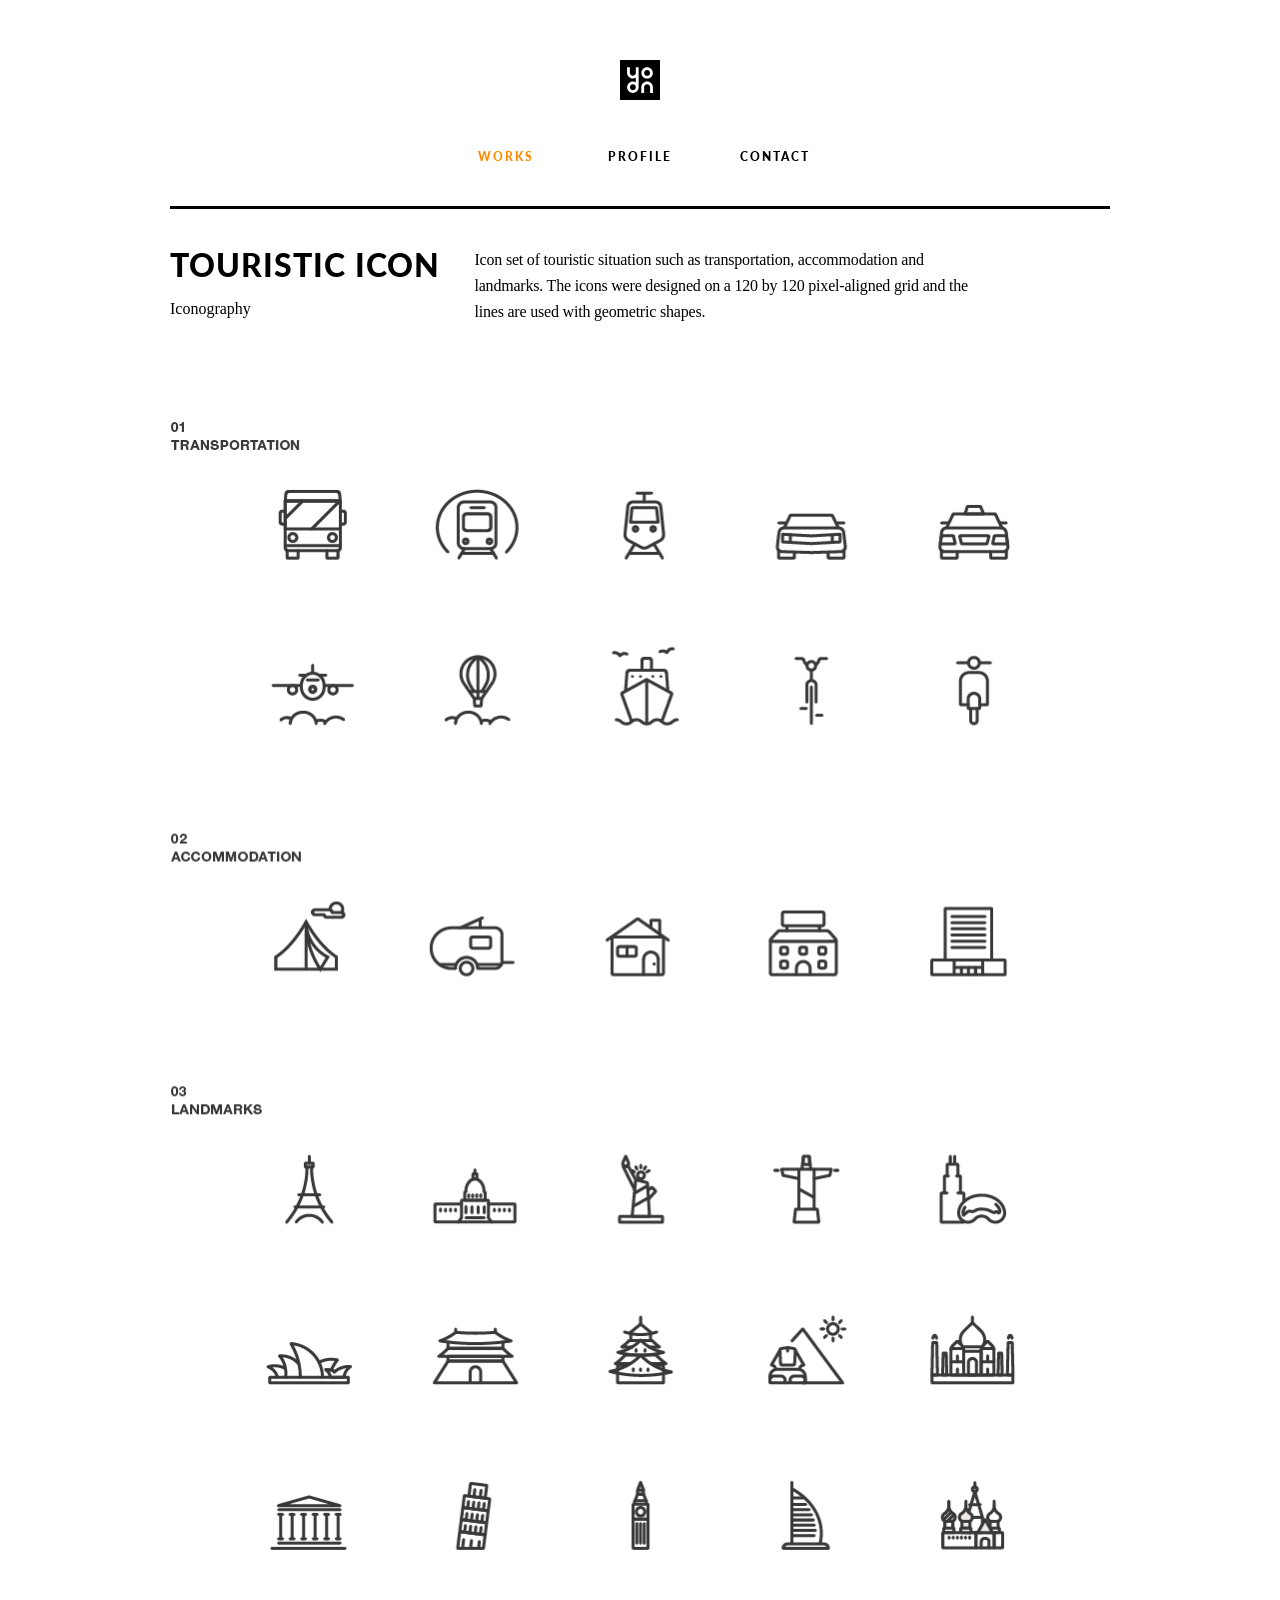
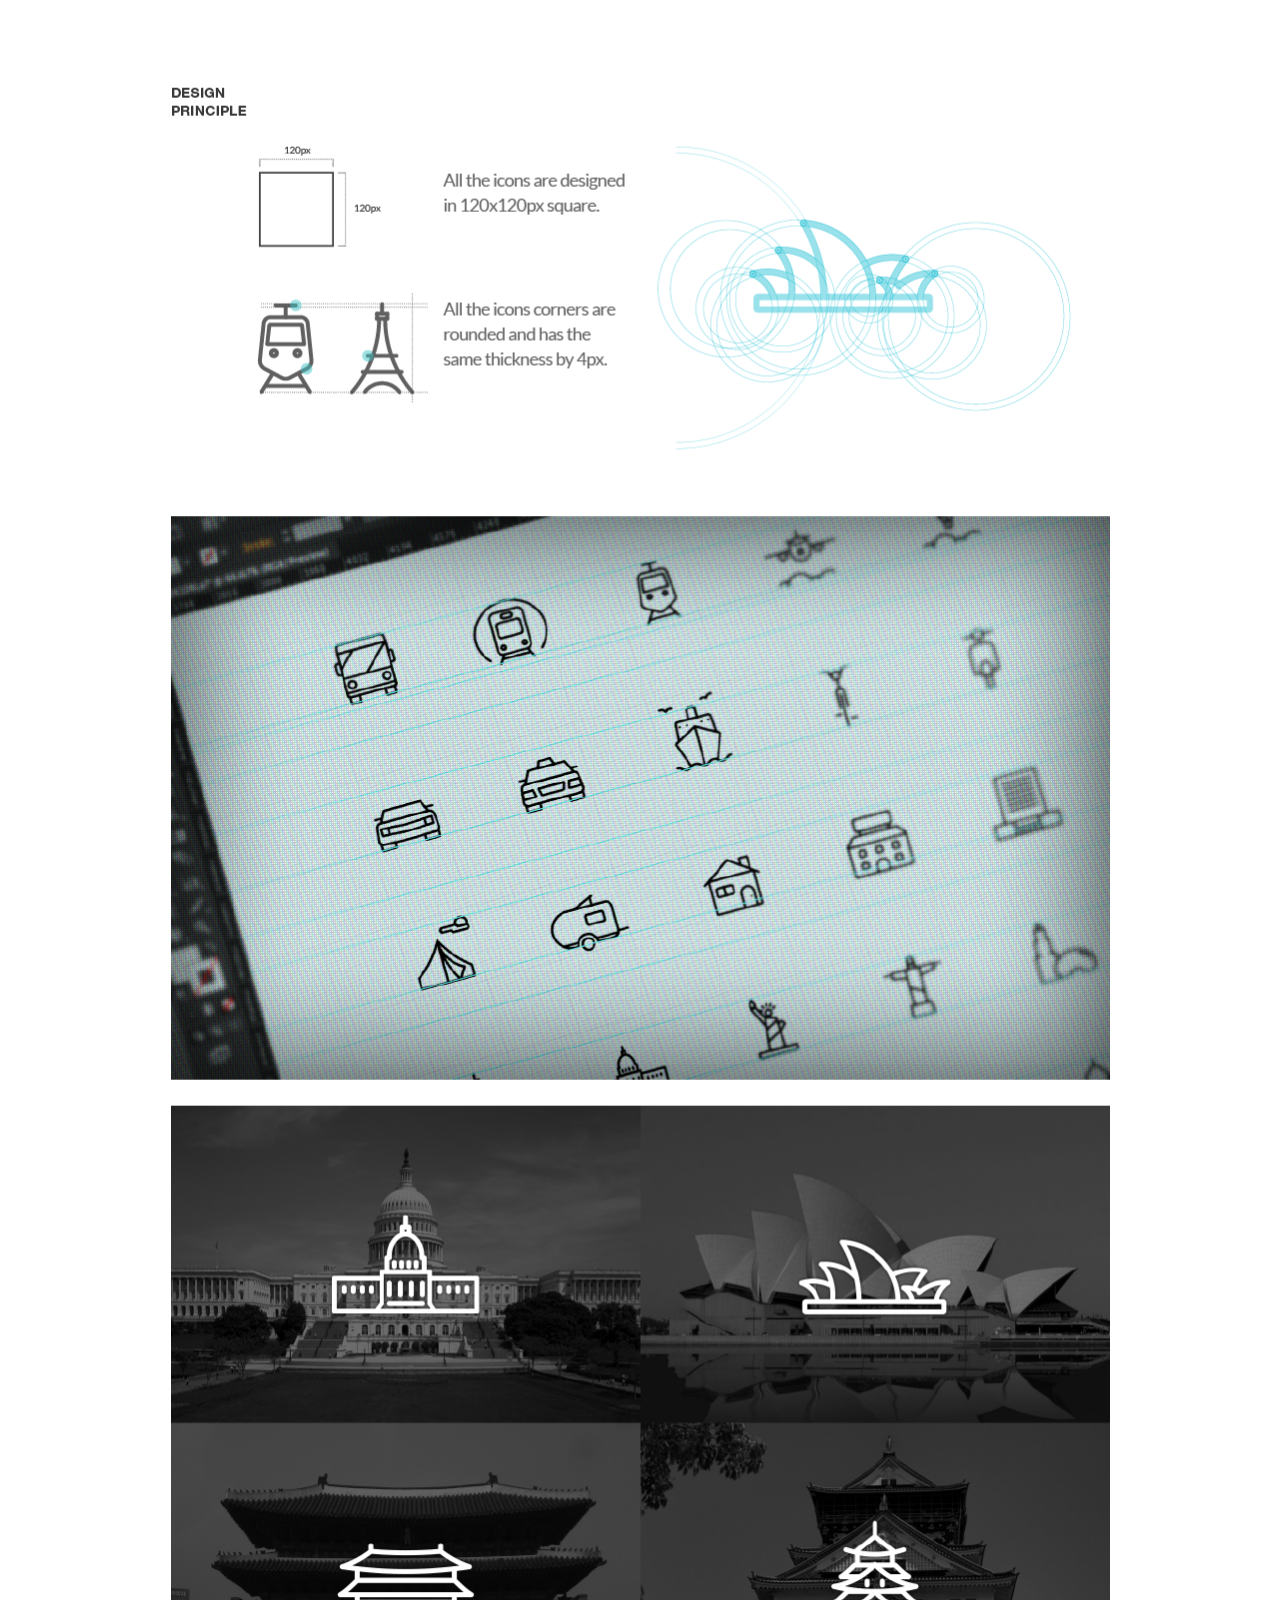
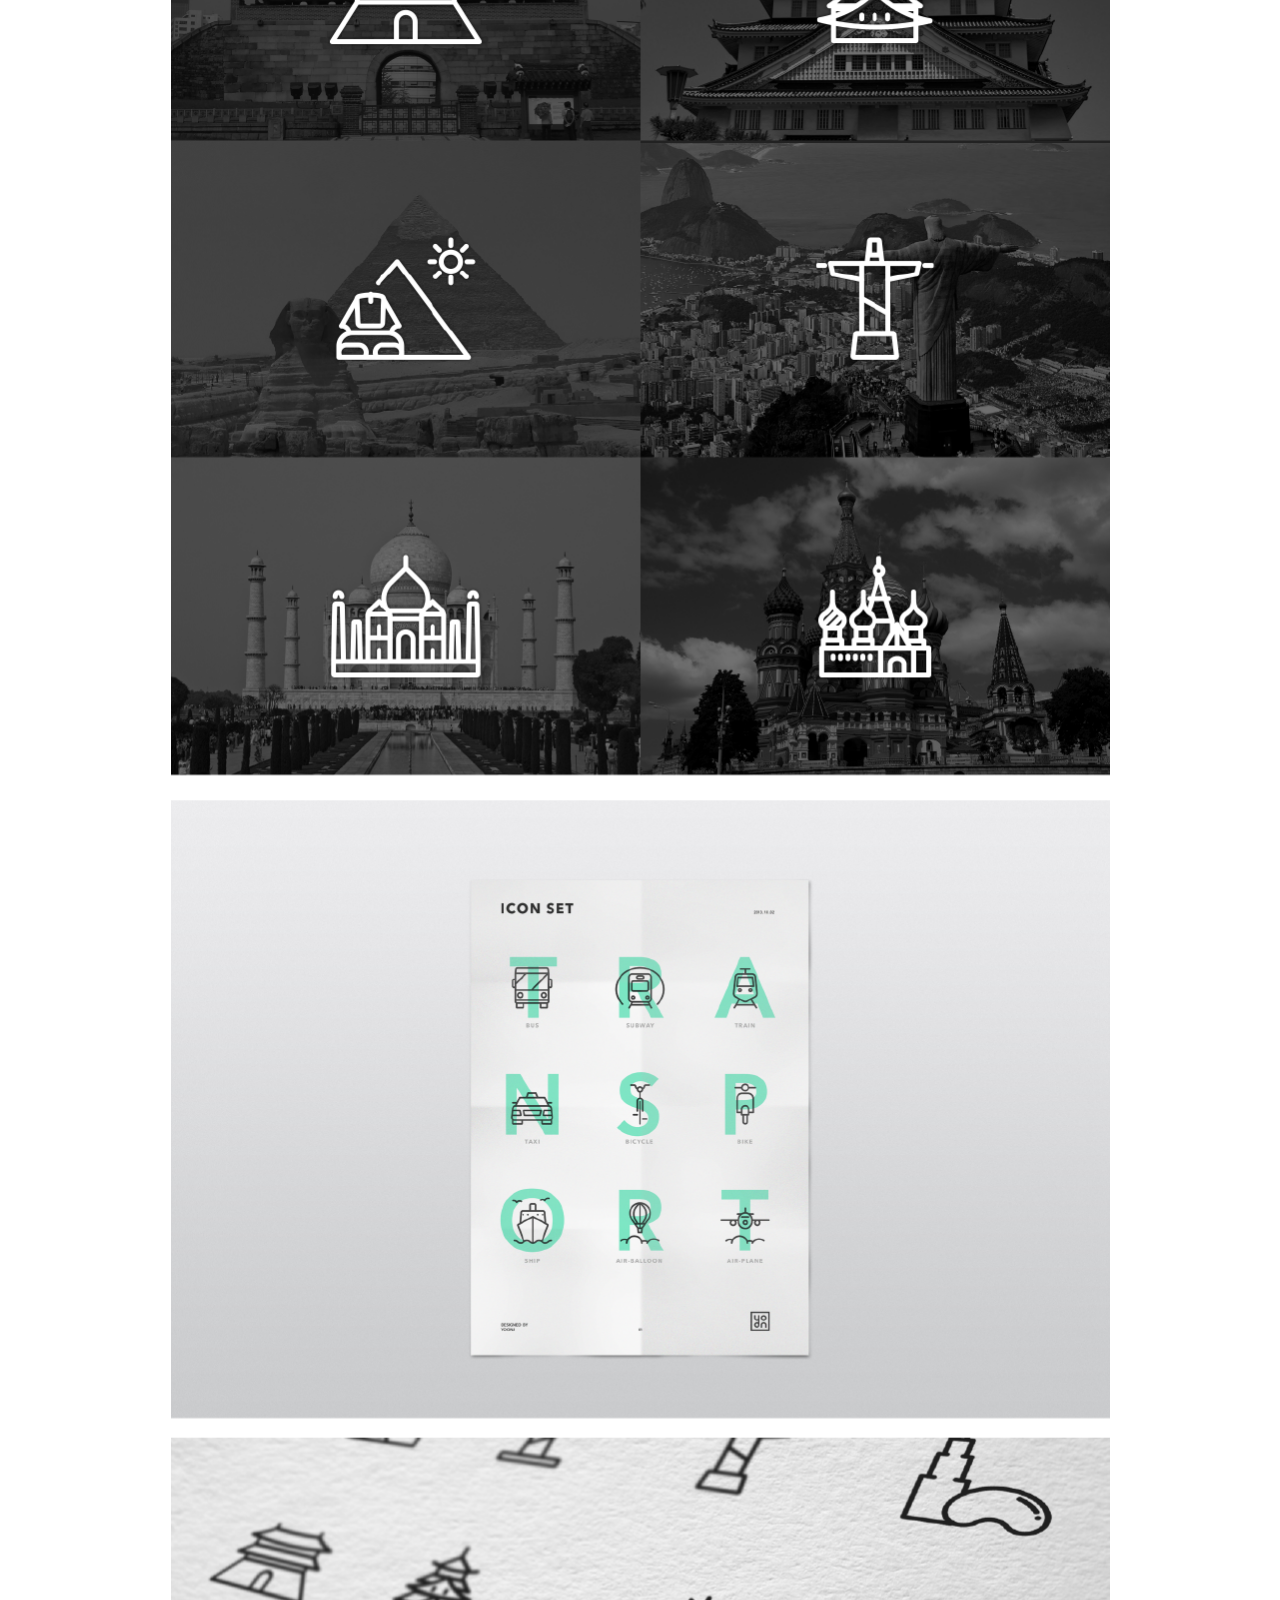
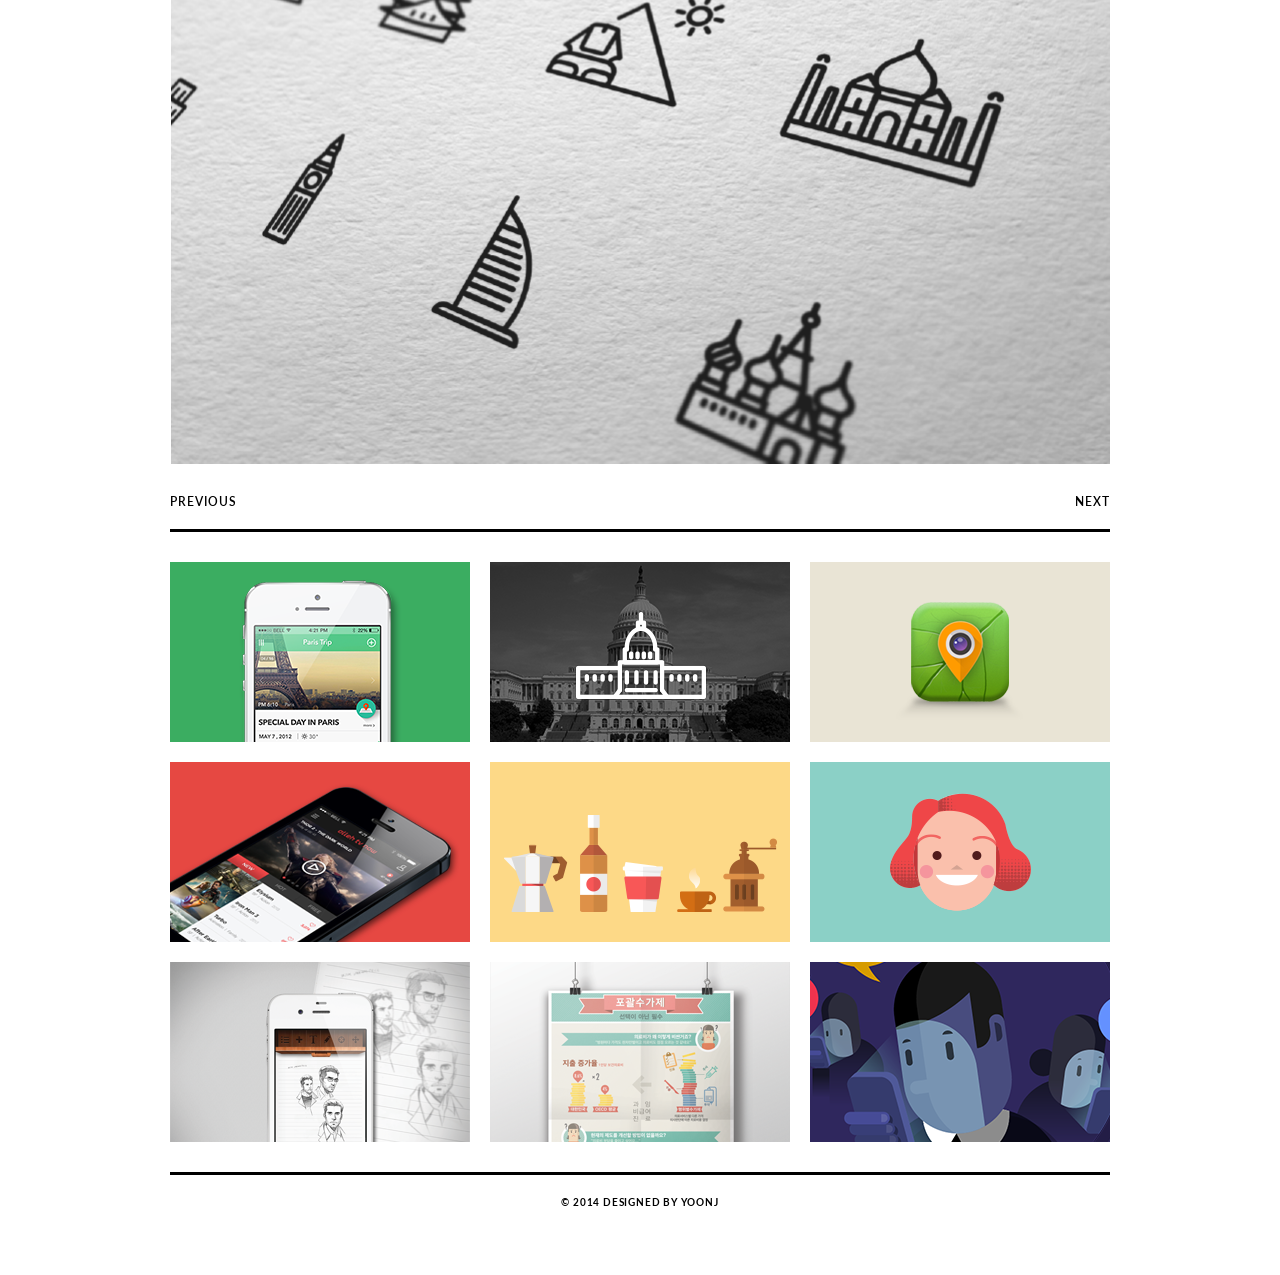
==== tour_icon.html @ 81ca4019 "08/27" ====
<!DOCTYPE html>
<!--[if lt IE 7]>      <html class="no-js lt-ie9 lt-ie8 lt-ie7"> <![endif]-->
<!--[if IE 7]>         <html class="no-js lt-ie9 lt-ie8"> <![endif]-->
<!--[if IE 8]>         <html class="no-js lt-ie9"> <![endif]-->
<!--[if gt IE 8]><!--> <html class="no-js"> <!--<![endif]-->
<head>
    <meta charset="utf-8">
    <meta http-equiv="X-UA-Compatible" content="IE=edge">
    <title></title>
    <meta name="description" content="">
    <meta name="viewport" content="width=device-width, initial-scale=1">

    <!-- Place favicon.ico and apple-touch-icon.png in the root directory -->

    <link rel="stylesheet" href="css/normalize.css">
    <link rel="stylesheet" href="css/reset.css"/>
    <link rel="stylesheet" href="css/main.css">
    <script src="js/vendor/modernizr-2.6.2.min.js"></script>
    <link href='http://fonts.googleapis.com/css?family=Lato:400,700,900' rel='stylesheet' type='text/css'>
</head>
<body>
<!--[if lt IE 7]>
<p class="browsehappy">You are using an <strong>outdated</strong> browser. Please <a href="http://browsehappy.com/">upgrade your browser</a> to improve your experience.</p>
<![endif]-->

<!-- Add your site or application content here -->
<header class="x-major">
    <div class="x-mobile">
        <h1 class="x-logo-wrap">
            <a class="x-logo ir" href="index.html">logo</a>
        </h1>
        <nav>
            <ul>
                <li class="x-align-middle" style="text-align: left">
                    <a href="." class="x-align-block" style="color: darkorange" >Works</a>
                </li>
                <li class="x-align-middle">
                    <a href="." class="x-align-block">Profile</a>
                </li>
                <li class="x-align-middle" style="text-align: right">
                    <a href="." class="x-align-block">Contact</a>
                </li>
            </ul>
        </nav>
    </div>

    <div class="x-com">
        <h1 class="x-logo-wrap">
            <a class="x-logo ir" href="index.html"></a>
        </h1>
        <nav>
            <ul>
                <li class="x-align-middle">
                    <a href="." class="x-align-block" style="color: darkorange">Works</a>
                </li>
                <li class="x-align-middle">
                    <a href="." class="x-align-block">Profile</a>
                </li>
                <li class="x-align-middle">
                    <a href="." class="x-align-block">Contact</a>
                </li>
            </ul>
        </nav>
    </div>
</header>





<style>

/*========================= 모바일 스크린 영역 ===================================================================== */
    .description-title {
    max-width: 320px;
    margin: 30px auto 30px auto;
    }

    .container{
        max-width: 320px;
        margin: 30px auto 10px auto;
    }

    .box{
        width: 320px;
        height: 192px;
        float: none;
        margin: 0 auto 20px auto;
        padding: 0px;
        box-sizing: border-box;
        display: block;
    }
    .box-2{
        width: 320px;
        height: 192px;
        float: none;
        padding: 0px;
        margin-bottom: 20px;
        display: block;
        box-sizing: border-box;
    }
    /*.box .img {
        width: 100%;
        padding-top: 100%;
        background-size: cover;
        background-position: center;
    }*/
    .with-img{
        padding-top: 0;
    }

    /*===== 모바일 - previous/next button ================== */

    .x-align-middle-left{
        float: left;
    }
    .x-align-middle-right{
        float: right;
    }

    .x-bottom-menu{
        clear: both;
        border-bottom: 3.5px solid rgba(0, 0, 0, 1);
        max-width: 320px;
        height: 20px;
        margin: 20px auto 10px auto;
        padding-bottom: 15px;
        /*background-color: #b3d4fc;*/
    }
    .x-bottom-menu nav ul li{
        width: 120px;
        height: auto;
        /*background-color: cornsilk*/
    }
    .x-bottom-menu nav ul li a{
        color: rgba(0, 0, 0, 1);
        letter-spacing: 1px;
        font-size: 12px;
        font-family: "Lato";
        text-transform: uppercase;
        font-weight: 600;
        transition: all 0.2s ease-in;
    }

    .x-bottom-menu nav ul li a:hover{
        color: rgba(0, 0, 0, 0.4);
        transition: all 0.2s ease-in;
    }

    .x-bottom-menu .x-align-middle-left .x-left{
        vertical-align: middle;
        display: inline-block;
        float: left;
    }

    .x-bottom-menu .x-align-middle-right .x-right{
        vertical-align: middle;
        display: inline-block;
        float:right;
    }

/*===== 모바일 - opacity transition ================== */
    h1 {
        display: inline-block;
        padding: 0px;
        margin: 0px;
        font-family: "Lato";
        font-weight: 700;
    }

    .caption-style-1 {
        list-style-type: none;
        margin: 0px;
        padding: 0px;

    }

    .caption-style-1 li {
        float: left;
        padding: 0px;
        position: relative;
        overflow: hidden;
    }

    .caption-style-1 li:hover .caption {
        opacity: 1;

    }

    .caption-style-1 img {
        margin: 0px;
        padding: 0px;
        float: left;
        z-index: 4;
    }

    .caption-style-1 .caption {
        cursor: pointer;
        position: absolute;
        opacity: 0;
        -webkit-transition: all 0.3s ease-in-out;
        -moz-transition: all 0.3s ease-in-out;
        -o-transition: all 0.3s ease-in-out;
        -ms-transition: all 0.3s ease-in-out;
        transition: all 0.5s ease-in-out;

    }

    .caption-style-1 .blur {
        background-color: rgba(0, 0, 0, 0.7);
        width: 320px;
        height: 192px;
        z-index: 5;
        position: absolute;
    }

    .caption-style-1 .caption-text h1 {
        vertical-align: middle;
        text-transform: uppercase;
        font-size: 16px;
        letter-spacing: 1.5px;
    }

    .caption-style-1 .caption-text {
        display: inline-block;
        z-index: 10;
        color: #fff;
        position: absolute;
        text-align: center;
        vertical-align: middle;
        width: 320px;
        height: 192px;
    }

    .caption-style-1 .caption-text:before {
        width: 0;
        height: 100%;
        content: '';
        vertical-align: middle;
        display: inline-block;
        margin-left: -0.25em;
    }
    .caption {
        left: 0;
        top: 0;
    }

    /*========================= 컴퓨터 스크린 영역 ================================================= */

    @media only screen and (min-width: 960px) {
        /* 여기는 컴퓨터 스크린 영역 - Lier, 2014. 8. 14. 오후 6:43 */
        /*.box {
            width: 33.3%;
        }*/
        header.x-major {
            border-bottom: 3.5px solid rgba(0, 0, 0, 1);
            max-width: 940px;
        }

        .x-mobile {
            display: none;
        }

        .x-com {
            display: block;
        }

        .x-com nav ul li{
            width: 130px;
            height: 100px;
            /*background-color: red;*/
        }

        .description-title {
            max-width: 940px;
            margin: 30px auto 30px auto;
        }

        .container {
            max-width: 940px;
            margin: 30px auto 10px auto;
            /*background-color: royalblue;*/
        }

        .box {
            width: 300px;
            height: 180px;
            float: left;
            margin: 0 20px 20px 0;
            padding: 0px;
            box-sizing: border-box;
        }

        .box-2 {
            width: 300px;
            height: 180px;
            float: left;
            margin: 0 0 20px 0;
            padding: 0px;
            box-sizing: border-box;
        }

        .box .img {
            width: 100%;
            padding-top: 100%;
            background-size: cover;
            background-position: center;
        }

        .with-img {
            padding-top: 0;
        }

        .footer{
            max-width: 940px;
            margin: 0 auto;
            display: block;
            border-top: 3.5px solid rgba(0, 0, 0, 1);
            height: 47px;
            background-position: center;
            text-align: center;
        }

        .footer .x-align-block {
            display: inline-block;
            height: 80px;
            color: rgba(0, 0, 0, 1);
            letter-spacing: 0.8px;
            font-size: 10px;
            font-family: "Lato";
            font-weight: 700;
            text-transform: uppercase;
        }

        /*===== 웹 - opacity transition ================== */
        h1 {
            display: inline-block;
            padding: 0px;
            margin: 0px;
            font-family: "Lato";
            font-weight: 700;
        }
        .caption-style-1 {
            list-style-type: none;
            margin: 0px;
            padding: 0px;
        }
        .caption-style-1 li {
            float: left;
            padding: 0px;
            position: relative;
            overflow: hidden;
        }
        .caption-style-1 li:hover .caption {
            opacity: 1;

        }
        .caption-style-1 img {
            margin: 0px;
            padding: 0px;
            float: left;
            z-index: 4;
        }
        .caption-style-1 .caption {
            cursor: pointer;
            position: absolute;
            opacity: 0;
            -webkit-transition: all 0.3s ease-in-out;
            -moz-transition: all 0.3s ease-in-out;
            -o-transition: all 0.3s ease-in-out;
            -ms-transition: all 0.3s ease-in-out;
            transition: all 0.3s ease-in-out;
        }
        .caption-style-1 .blur {
            background-color: rgba(0, 0, 0, 0.7);
            height: 180px;
            width: 300px;
            z-index: 5;
            position: absolute;
        }
        .caption-style-1 .caption-text h1 {
            vertical-align: middle;
            text-transform: uppercase;
            font-size: 16px;
            letter-spacing: 1.5px;
        }
        .caption-style-1 .caption-text {
            display: inline-block;
            z-index: 10;
            color: #fff;
            position: absolute;
            text-align: center;
            vertical-align: middle;
            width: 300px;
            height: 180px;
        }
        .caption-style-1 .caption-text:before {
            width: 0;
            height: 100%;
            content: '';
            vertical-align: middle;
            display: inline-block;
            margin-left: -0.25em;
        }

        /* Lier, 2014. 8. 20. 오후 4:04
           여기서는 캡션의 포지션이 지정이 되지 않아 숨겨졌던 것 같습니다. 이렇게 포지션과 같이 공통적으로 적용되는
           스타일시트는 미디어쿼리보다는 공통영역에서 지정하는 것이 좋습니다.
           ========================================================================== */
        .caption {
            left: 0;
            top: 0;
        }
        /*.ato-img{
            width: 940px;
            height: 12258px;
            background-color: red;
            margin: 30px auto 30px auto;
            float: none;
            box-sizing: border-box;
        }*/

        .ato-box {
            width: 940px;
            height: auto;
            float: left;
            margin: 0 120px 30px 0px;
            padding: 0px;
            box-sizing: border-box;
        }


        .x-align-middle-left{
            float: left;
        }
        .x-align-middle-right{
            float: right;
        }

        .x-bottom-menu{
            clear: both;
            border-bottom: 3.5px solid rgba(0, 0, 0, 1);
            max-width: 940px;
            height: 20px;
            margin: 20px auto 10px auto;
            padding-bottom: 15px;
            /*background-color: #b3d4fc;*/
        }
        .x-bottom-menu nav ul li{
            width: 120px;
            height: auto;
            /*background-color: cornsilk*/
        }
        .x-bottom-menu nav ul li a{
            color: rgba(0, 0, 0, 1);
            letter-spacing: 1px;
            font-size: 12px;
            font-family: "Lato";
            text-transform: uppercase;
            font-weight: 600;
            transition: all 0.2s ease-in;
        }

        .x-bottom-menu nav ul li a:hover{
            color: rgba(0, 0, 0, 0.4);
            transition: all 0.2s ease-in;
        }
        
        .x-bottom-menu .x-align-middle-left .x-left{
            vertical-align: middle;
            display: inline-block;
            float: left;
        }

        .x-bottom-menu .x-align-middle-right .x-right{
            vertical-align: middle;
            display: inline-block;
            float:right;
        }

        .text-clearfix{
            width: 940px;
            height: 180px;
        }

        .z-align-middle{
            display: inline-block;
            margin: 8px 0 0 0;
            width: 520px;
            height: 110px;
            /*background-color: red;*/
            vertical-align: middle;
        }

        .z-align-block {
            color: rgba(0, 0, 0, 1);
            letter-spacing: -0.2px;
            font-size: 16px;
            font-family: "Helvetica Neue";
            text-decoration: none;
            font-weight: 200;
            line-height: 1.6em;
            /*background-color: red;*/
        }
    }



    /*========================= 타블렛 스크린 영역 ================================================= */


    @media only screen and (min-width: 670px) and (max-width: 959px) {
        /* 여기는 타블렛 정도의 영역 - Lier, 2014. 8. 14. 오후 6:44 */
        header.x-major {
            border-bottom: 3.5px solid rgba(0, 0, 0, 1);
            max-width: 620px;
        }

        .x-major {
            max-width: 620px;
        }


        .description-title {
            max-width: 620px;
            margin: 30px auto 30px auto;
            /*background-color: red;*/
        }

        .container {
            max-width: 670px;
            margin: 30px auto 10px auto;
            padding: 0px;
            /*background-color: royalblue;*/
        }

        .box {
            width: 300px;
            height: 180px;
            float: left;
            margin: 0 20px 20px 0;
            padding: 0px;
            box-sizing: border-box;
        }

        .box-2 {
            width: 300px;
            height: 180px;
            float: none;
            margin: 0 20px 20px 0;
            padding: 0px;
            box-sizing: border-box;
        }
        .caption {
            margin: 0 20px 20px 50px;
        }

        .footer{
            max-width: 620px;
            display: block;
            border-top: 3px solid rgba(0, 0, 0, 1);
            height: 47px;
            background-position: center;
            text-align: center;
        }

        .text-clearfix{
            width: 340px;
            height: 300px;
        }

        .z-align-middle{
            display: inline-block;
            margin: 0 0 0 0;
            width: 620px;
            height: 110px;
            /*background-color: red;*/
            vertical-align: middle;
        }
        /*===== 타블렛 - previous/next button ================== */
        .x-align-middle-left{
            float: left;
        }
        .x-align-middle-right{
            float: right;
        }

        .x-bottom-menu{
            clear: both;
            border-bottom: 3.5px solid rgba(0, 0, 0, 1);
            max-width: 620px;
            height: 20px;
            margin: 20px auto 10px auto;
            padding-bottom: 15px;
            /*background-color: #b3d4fc;*/
        }
        .x-bottom-menu nav ul li{
            width: 120px;
            height: auto;
            /*background-color: cornsilk*/
        }
        .x-bottom-menu nav ul li a{
            color: rgba(0, 0, 0, 1);
            letter-spacing: 1px;
            font-size: 12px;
            font-family: "Lato";
            text-transform: uppercase;
            font-weight: 600;
            transition: all 0.2s ease-in;
        }

        .x-bottom-menu nav ul li a:hover{
            color: rgba(0, 0, 0, 0.4);
            transition: all 0.2s ease-in;
        }

        .x-bottom-menu .x-align-middle-left .x-left{
            vertical-align: middle;
            display: inline-block;
            float: left;
        }

        .x-bottom-menu .x-align-middle-right .x-right{
            vertical-align: middle;
            display: inline-block;
            float:right;
        }

        /*===== 타블렛 - opacity transition ================== */


        .caption {
            margin: 0 20px 20px 0;
        }

        h1 {
            display: inline-block;
            padding: 0px;
            margin: 0px;
            font-family: "Lato";
            font-weight: 700;
        }

        .caption-style-1 {
            list-style-type: none;
            margin: 0 0 0 25px;
            padding: 0px;

        }

        .caption-style-1 li {
            float: left;
            padding: 0px;
            position: relative;
            overflow: hidden;
        }

        .caption-style-1 li:hover .caption {
            opacity: 1;

        }

        .caption-style-1 img {
            margin: 0px;
            padding: 0px;
            float: left;
            z-index: 4;
        }

        .caption-style-1 .caption {
            cursor: pointer;
            position: absolute;
            opacity: 0;
            -webkit-transition: all 0.3s ease-in-out;
            -moz-transition: all 0.3s ease-in-out;
            -o-transition: all 0.3s ease-in-out;
            -ms-transition: all 0.3s ease-in-out;
            transition: all 0.5s ease-in-out;

        }

        .caption-style-1 .blur {
            background-color: rgba(0, 0, 0, 0.7);
            height: 180px;
            width: 300px;
            z-index: 5;
            position: absolute;
        }

        .caption-style-1 .caption-text h1 {
            vertical-align: middle;
            text-transform: uppercase;
            font-size: 16px;
            letter-spacing: 1.5px;
        }

        .caption-style-1 .caption-text {
            display: inline-block;
            z-index: 10;
            color: #fff;
            position: absolute;
            text-align: center;
            vertical-align: middle;
            width: 300px;
            height: 180px;
        }

        .caption-style-1 .caption-text:before {
            width: 0;
            height: 100%;
            content: '';
            vertical-align: middle;
            display: inline-block;
            margin-left: -0.25em;
        }
        .caption {
            left: 0;
            top: 0;
        }
    }

</style>

</div>

<div class="description-title">
    <header class="text-clearfix">
        <div class="x-title">
            <span class="y-align-middle">
                <p class="y-align-block">Touristic icon</p>
                <p class="y-align-sub">Iconography</p>
            </span>
            <span class="z-align-middle">
                <p class="z-align-block">Icon set of touristic situation such as transportation, accommodation and landmarks. The icons were designed on a 120 by 120 pixel-aligned grid and the lines are used with geometric shapes.</p>
            </span>
        </div>
    </header>
    <div class="ato-img">
        <a class="ato-box with-img">
            <img src="css/tour_icon_detail.png" width="100%" height="100%"/>
        </a>
    </div>
</div>
<div class="x-bottom-menu">
    <nav>
        <ul>
            <li class="x-align-middle-left">
                <a class="x-left" href="work.html">previous</a>
            </li>
            <li class="x-align-middle-right">
                <a class="x-right" href=".">next</a>
            </li>
        </ul>
    </nav>
</div>

<div class="container clearfix">
    <ul class="caption-style-1">
        <li>
            <a class="box with-img" href="css/ato.png">
                <img src="css/ato.png" width="100%" height="100%"/>
            </a>

            <a class="caption" href="work.html">
                <div class="blur"></div>
                <div class="caption-text">
                    <h1>ATO App</h1>
                </div>
            </a>
        </li>
        <li>
            <a class="box with-img" href="css/tour_icon.png">
                <img src="css/tour_icon.png" width="100%" height="100%"/>
            </a>
            <a class="caption" href="tour_icon.html">
                <div class="blur"></div>
                <div class="caption-text">
                    <h1>Touristic icons</h1>
                </div>
            </a>
        </li>
        <li>
            <a class="box-2 with-img" href="css/ecotour.png">
                <img src="css/ecotour.png" width="100%" height="100%"/>
            </a>
            <a class="caption" href=".">
                <div class="blur"></div>
                <div class="caption-text">
                    <h1>ECOTOUR app</h1>
                </div>
            </a>
        </li>
        <li>
            <a class="box with-img" href="css/kt.png">
                <img src="css/kt.png" width="100%" height="100%"/>
            </a>
            <a class="caption" href=".">
                <div class="blur"></div>
                <div class="caption-text">
                    <h1>OLLEH TV app</h1>
                </div>
            </a>
        </li>
        <li>
            <a class="box with-img" href="css/twomen_cafe.png">
                <img src="css/twomen_cafe.png" width="100%" height="100%"/>
            </a>
            <a class="caption" href=".">
                <div class="blur"></div>
                <div class="caption-text">
                    <h1>Twomen's cafe graphic</h1>
                </div>
            </a>
        </li>
        <li>
            <a class="box-2 with-img" href="css/birthday_card.png">
                <img src="css/birthday_card.png" width="100%" height="100%"/>
            </a>
            <a class="caption" href="">
                <div class="blur"></div>
                <div class="caption-text">
                    <h1>Birthday card</h1>
                </div>
            </a>
        </li>
        <li>
            <a class="box with-img" href="css/lolnote.png">
                <img src="css/lolnote.png" width="100%" height="100%"/>
            </a>
            <a class="caption" href=".">
                <div class="blur"></div>
                <div class="caption-text">
                    <h1>Lolnote app</h1>
                </div>
            </a>
        </li>
        <li>
            <a class="box with-img" href="css/info.png">
                <img src="css/info.png" width="100%" height="100%"/>
            </a>
            <a class="caption" href=".">
                <div class="blur"></div>
                <div class="caption-text">
                    <h1>medical infographic</h1>
                </div>
            </a>
        </li>
        <li>
            <a class="box-2 with-img" href="css/no_smart.png">
                <img src="css/no_smart.png" width="100%" height="100%"/>
            </a>
            <a class="caption" href=".">
                <div class="blur"></div>
                <div class="caption-text">
                    <h1>Ain't no smart</h1>
                </div>
            </a>
        </li>
    </ul>
</div>

<footer class="footer">
        <a class="x-align-block">© 2014 Designed by YoonJ</a>
    </li>
</footer>

<script src="//ajax.googleapis.com/ajax/libs/jquery/1.10.2/jquery.min.js"></script>
<script>window.jQuery || document.write('<script src="js/vendor/jquery-1.10.2.min.js"><\/script>')</script>
<script src="js/plugins.js"></script>
<script src="js/main.js"></script>

<!-- Google Analytics: change UA-XXXXX-X to be your site's ID. -->
<script>
    (function(b,o,i,l,e,r){b.GoogleAnalyticsObject=l;b[l]||(b[l]=
            function(){(b[l].q=b[l].q||[]).push(arguments)});b[l].l=+new Date;
        e=o.createElement(i);r=o.getElementsByTagName(i)[0];
        e.src='//www.google-analytics.com/analytics.js';
        r.parentNode.insertBefore(e,r)}(window,document,'script','ga'));
    ga('create','UA-XXXXX-X');ga('send','pageview');
</script>
</body>
</html>
---- css/main.css ----
/*! HTML5 Boilerplate v4.3.0 | MIT License | http://h5bp.com/ */

/*
 * What follows is the result of much research on cross-browser styling.
 * Credit left inline and big thanks to Nicolas Gallagher, Jonathan Neal,
 * Kroc Camen, and the H5BP dev community and team.
 */

/* ==========================================================================
   Base styles: opinionated defaults
   ========================================================================== */

html,
button,
input,
select,
textarea {
    color: #222;
}

html {
    font-size: 1em;
    line-height: 1.4;
}

/*
 * Remove text-shadow in selection highlight: h5bp.com/i
 * These selection rule sets have to be separate.
 * Customize the background color to match your design.
 */

::-moz-selection {
    background: #b3d4fc;
    text-shadow: none;
}

::selection {
    background: #b3d4fc;
    text-shadow: none;
}

/*
 * A better looking default horizontal rule
 */

hr {
    display: block;
    height: 1px;
    border: 0;
    border-top: 1px solid #ccc;
    margin: 1em 0;
    padding: 0;
}

/*
 * Remove the gap between images, videos, audio and canvas and the bottom of
 * their containers: h5bp.com/i/440
 */

audio,
canvas,
img,
video {
    vertical-align: middle;
}

/*
 * Remove default fieldset styles.
 */

fieldset {
    border: 0;
    margin: 0;
    padding: 0;
}

/*
 * Allow only vertical resizing of textareas.
 */






/*링크된 글에 밑줄 지울때 사용*/
a{
    text-decoration: none;
}

.x-mobile {
    display: block;
}

.x-com {
    display: none;
}

.x-logo {
    display: inline-block;
    background-repeat: no-repeat;
    background-position: center;
    background-size: cover;
}

header.x-major .x-align-middle{
    display: inline-block;
    /*background-color: red;*/
}

.x-align-middle:before {
    width: 0;
    height: 100%;
    content: '';
    vertical-align: middle;
    text-align: left;
    display: inline-block;
    margin-left: -0.25em;
}

header.x-major{
    text-align: center;
    background-position: center;
    margin: 0 auto;
}

header.x-major .x-logo-wrap .x-logo{
    width: 40px;
    height: 40px;
    margin-top: 60px;
    background-image: url("yoonjlogo2.svg");
    transition: background 0.4s ease-in;
}

header.x-major .x-logo-wrap .x-logo:hover{
    width: 40px;
    height: 40px;
    background-image: url("yoonjlogo.svg");
    transition: background 0.4s ease-in;
}

header.x-major nav ul li a{
    color: rgba(0, 0, 0, 1);
    letter-spacing: 2px;
    font-size: 12px;
    font-family: "Lato";
    text-transform: uppercase;
    font-weight: 900;
    transition: all 0.5s ease-in;
}

header.x-major nav ul li a:hover{
    color: darkorange;
    transition: all 0.2s ease-in;
}

/*header.x-major nav ul li a{
    display: inline-block;
}*/

.x-mobile nav ul li{
    width: 100px;
    height: 100px;
    /*background-color: red;*/
}


header.x-major {
    border-bottom: 3.5px solid rgba(0, 0, 0, 1);
    max-width: 320px;
}


textarea {
    resize: vertical;
}

.container{
    /*background-color: red;*/
    /*margin: 0 auto;*/
}

.text-clearfix{
    width: 340px;
    height: 360px;
}

.text-clearfix .x-title .y-align-middle .y-align-block{
    color: rgba(0, 0, 0, 1);
    letter-spacing: 1px;
    font-size: 32px;
    font-family: "Lato";
    text-decoration: none;
    text-transform: uppercase;
    font-weight: 900;
}

.text-clearfix .x-title .y-align-middle .y-align-sub{
    color: rgba(0, 0, 0, 1);
    margin: 10px 0 0 0;
    letter-spacing: 0px;
    font-size: 16px;
    font-family: "Helvetica Neue";
    text-decoration: none;
    text-transform: none;
    font-weight: 500;
}

.y-align-middle{
    display: inline-block;
    width: 300px;
    height: 110px;
    /*background-color: red;*/
    vertical-align: middle;
}
.z-align-middle{
    display: inline-block;
    margin: 0 0 0 0;
    width: 340px;
    height: 110px;
    /*background-color: red;*/
    vertical-align: middle;
}

.z-align-block {
    color: rgba(0, 0, 0, 1);
    letter-spacing: -0.2px;
    font-size: 16px;
    font-family: "Helvetica Neue";
    text-decoration: none;
    font-weight: 200;
    line-height: 1.6em;
    /*background-color: red;*/
}
.x-align-block {
    display: inline-block;
    /*vertical-align: middle;*/
}
.x-bottom-menu{
    margin: 10px auto 10px auto;
}
.x-bottom-menu nav ul li{
    width: 120px;
    height: 50px;
}

.x-bottom-menu nav ul li a{
    color: rgba(0, 0, 0, 1);
    letter-spacing: 1px;
    font-size: 12px;
    font-family: "Lato";
    text-transform: uppercase;
    font-weight: 600;
}

.footer{
    max-width: 320px;
    margin: 0 auto;
    display: block;
    border-top: 3.5px solid rgba(0, 0, 0, 1);
    height: 47px;
    background-position: center;
    text-align: center;
}

.footer .x-align-block{
    margin-top: 20px;
    display: inline-block;
    height: 80px;
    color: rgba(0, 0, 0, 1);
    letter-spacing: 0.5px;
    font-size: 10px;
    font-family: "Lato";
    font-weight: 700;
    text-transform: uppercase;
}
/*header.x-major .x-align-middle{
    display: inline-block;
    /*background-color: red;
}
/*.x-align-middle:before {
    width: 0;
    height: 100%;
    content: '';
    vertical-align: middle;
    display: inline-block;
    margin-left: -0.25em;
}*/



/* ==========================================================================
   Browse Happy prompt
   ========================================================================== */

.browsehappy {
    margin: 0.2em 0;
    background: #ccc;
    color: #000;
    padding: 0.2em 0;
}

/* ==========================================================================
   Author's custom styles
   ========================================================================== */











/* ==========================================================================
   Helper classes
   ========================================================================== */

/*
 * Image replacement
 */

.ir {
    background-color: transparent;
    border: 0;
    overflow: hidden;
    /* IE 6/7 fallback */
    *text-indent: -9999px;
}

.ir:before {
    content: "";
    display: block;
    width: 0;
    height: 150%;
}

/*
 * Hide from both screenreaders and browsers: h5bp.com/u
 */

.hidden {
    display: none !important;
    visibility: hidden;
}

/*
 * Hide only visually, but have it available for screenreaders: h5bp.com/v
 */

.visuallyhidden {
    border: 0;
    clip: rect(0 0 0 0);
    height: 1px;
    margin: -1px;
    overflow: hidden;
    padding: 0;
    position: absolute;
    width: 1px;
}

/*
 * Extends the .visuallyhidden class to allow the element to be focusable
 * when navigated to via the keyboard: h5bp.com/p
 */

.visuallyhidden.focusable:active,
.visuallyhidden.focusable:focus {
    clip: auto;
    height: auto;
    margin: 0;
    overflow: visible;
    position: static;
    width: auto;
}

/*
 * Hide visually and from screenreaders, but maintain layout
 */

.invisible {
    visibility: hidden;
}

/*
 * Clearfix: contain floats
 *
 * For modern browsers
 * 1. The space content is one way to avoid an Opera bug when the
 *    `contenteditable` attribute is included anywhere else in the document.
 *    Otherwise it causes space to appear at the top and bottom of elements
 *    that receive the `clearfix` class.
 * 2. The use of `table` rather than `block` is only necessary if using
 *    `:before` to contain the top-margins of child elements.
 */

.clearfix:before,
.clearfix:after {
    content: " "; /* 1 */
    display: table; /* 2 */
}

.clearfix:after {
    clear: both;
}

/*
 * For IE 6/7 only
 * Include this rule to trigger hasLayout and contain floats.
 */

.clearfix {
    *zoom: 1;
}

/* ==========================================================================
   EXAMPLE Media Queries for Responsive Design.
   These examples override the primary ('mobile first') styles.
   Modify as content requires.
   ========================================================================== */


/*모바일(1단)*/


/*웹(3단)*/
@media only screen and (min-width: 65em) {
}

/*패드(2단)*/
@media only screen and (min-width: 35em) and (max-width: 65em) {
}

    @media print,
    (-o-min-device-pixel-ratio: 5/4),
    (-webkit-min-device-pixel-ratio: 1.25),
    (min-resolution: 120dpi) {
        /* Style adjustments for high resolution devices */
    }

    /* ==========================================================================
       Print styles.
       Inlined to avoid required HTTP connection: h5bp.com/r
       ========================================================================== */
    @media print {
        * {
            background: transparent !important;
            color: #000 !important; /* Black prints faster: h5bp.com/s */
            box-shadow: none !important;
            text-shadow: none !important;
        }

        a,
        a:visited {
            text-decoration: underline;
        }

        a[href]:after {
            content: " (" attr(href) ")";
        }

        abbr[title]:after {
            content: " (" attr(title) ")";
        }

        /*
         * Don't show links for images, or javascript/internal links
         */
        .ir a:after,
        a[href^="javascript:"]:after,
        a[href^="#"]:after {
            content: "";
        }

        pre,
        blockquote {
            border: 1px solid #999;
            page-break-inside: avoid;
        }

        thead {
            display: table-header-group; /* h5bp.com/t */
        }

        tr,
        img {
            page-break-inside: avoid;
        }

        img {
            max-width: 100% !important;
        }

        @page {
            margin: 0.5cm;
        }

        p,
        h2,
        h3 {
            orphans: 3;
            widows: 3;
        }

        h2,
        h3 {
            page-break-after: avoid;
        }
    }
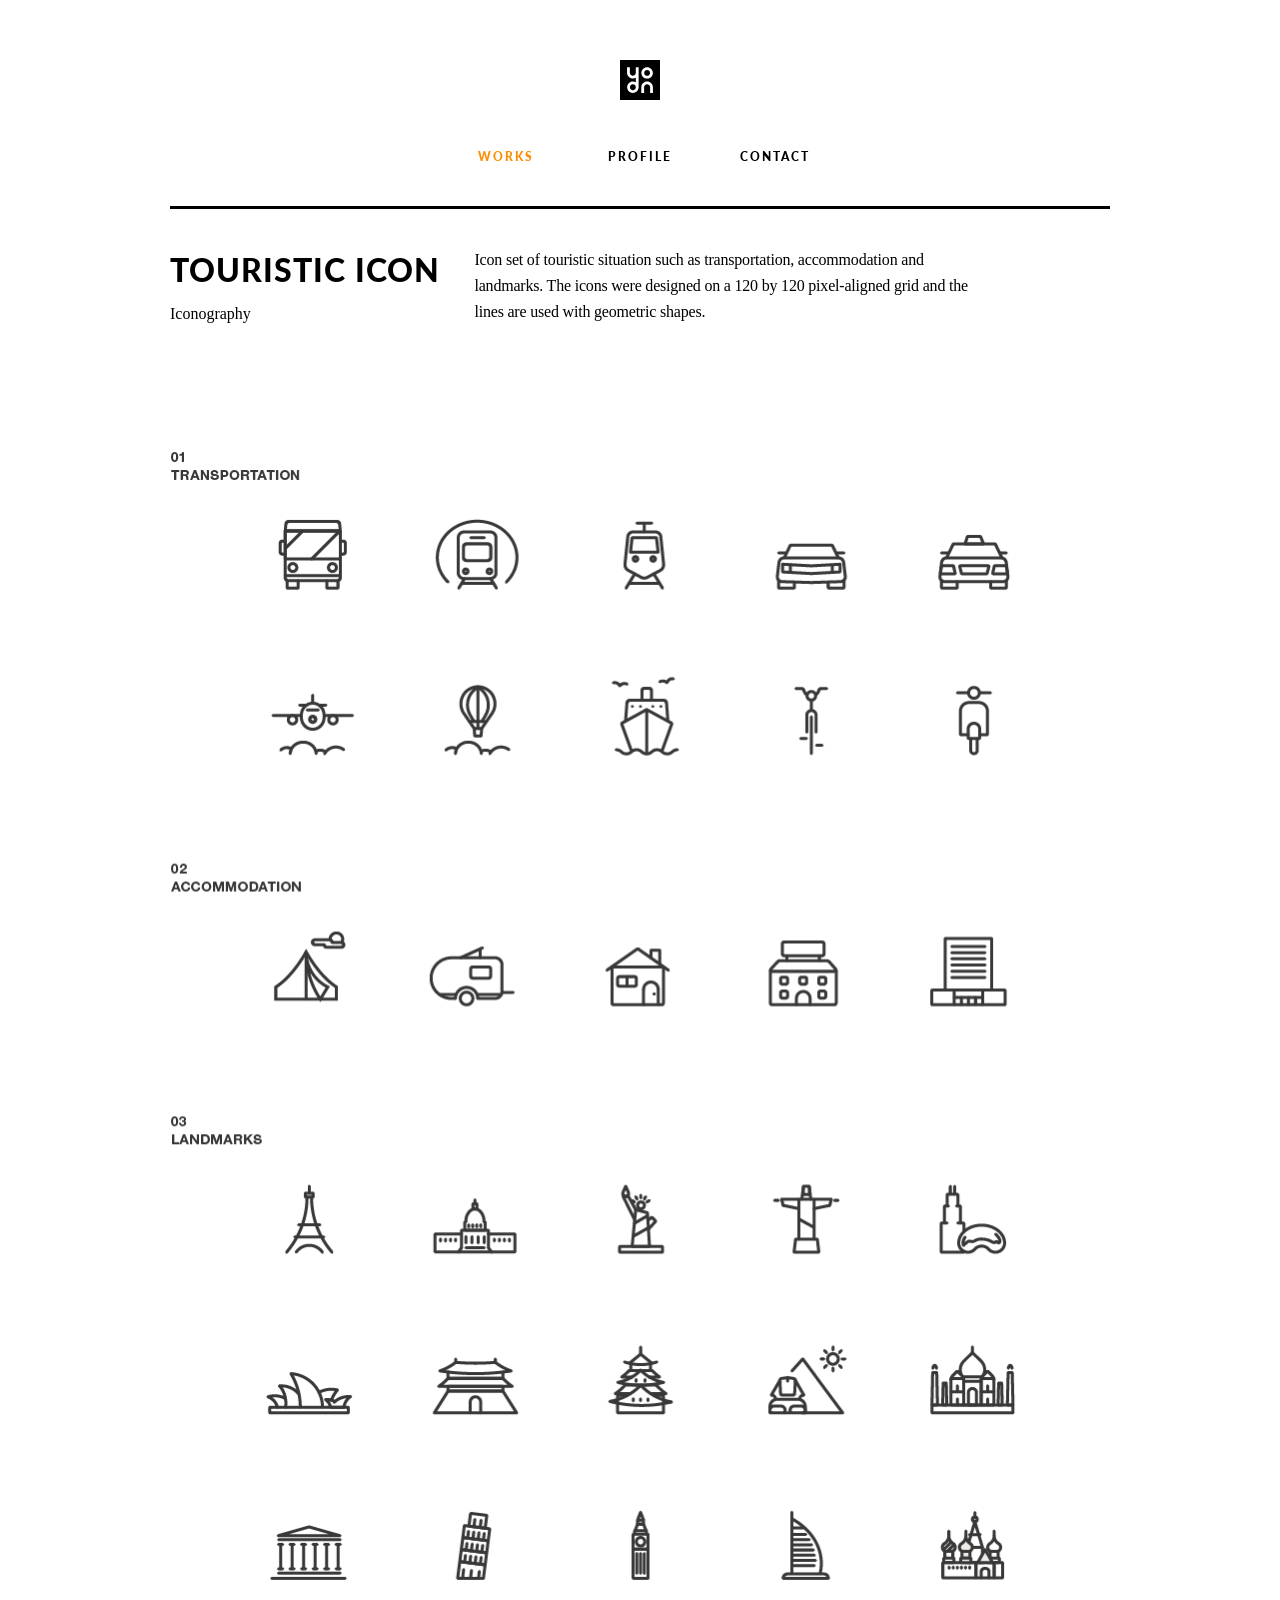
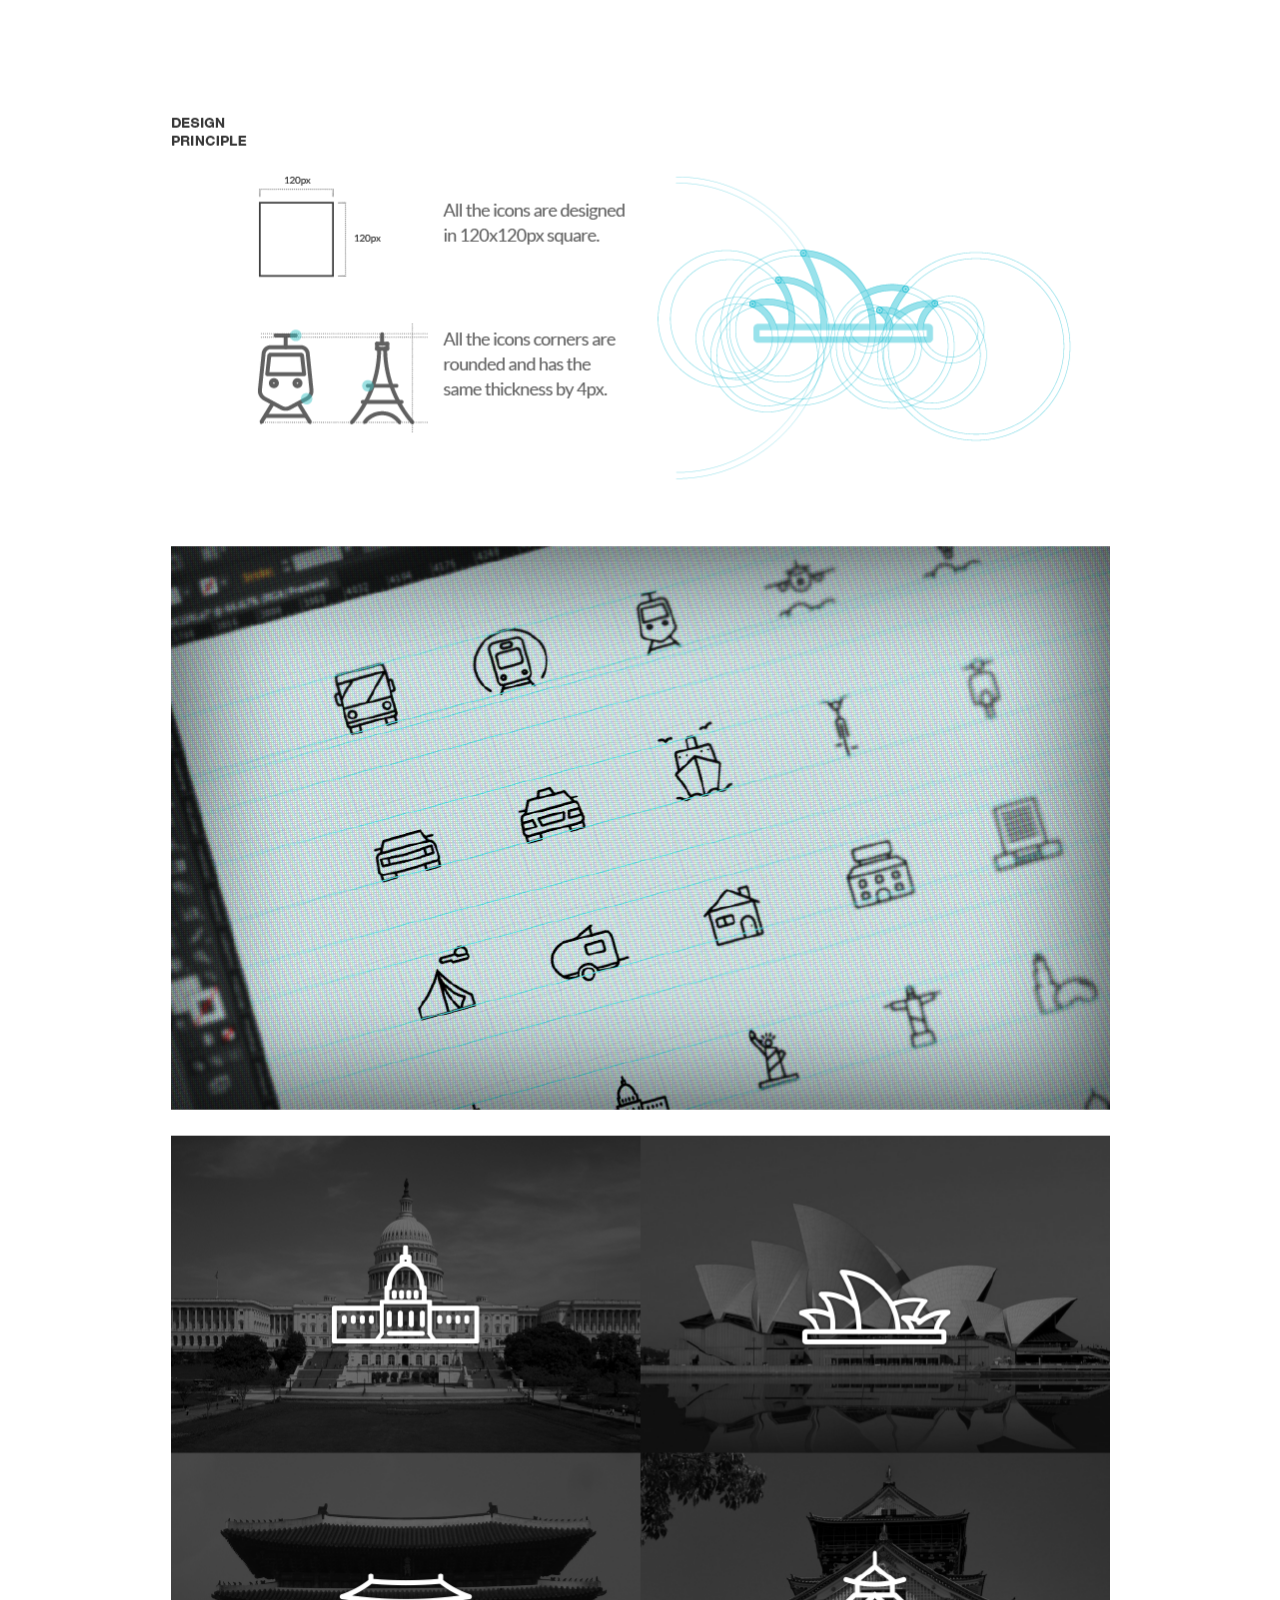
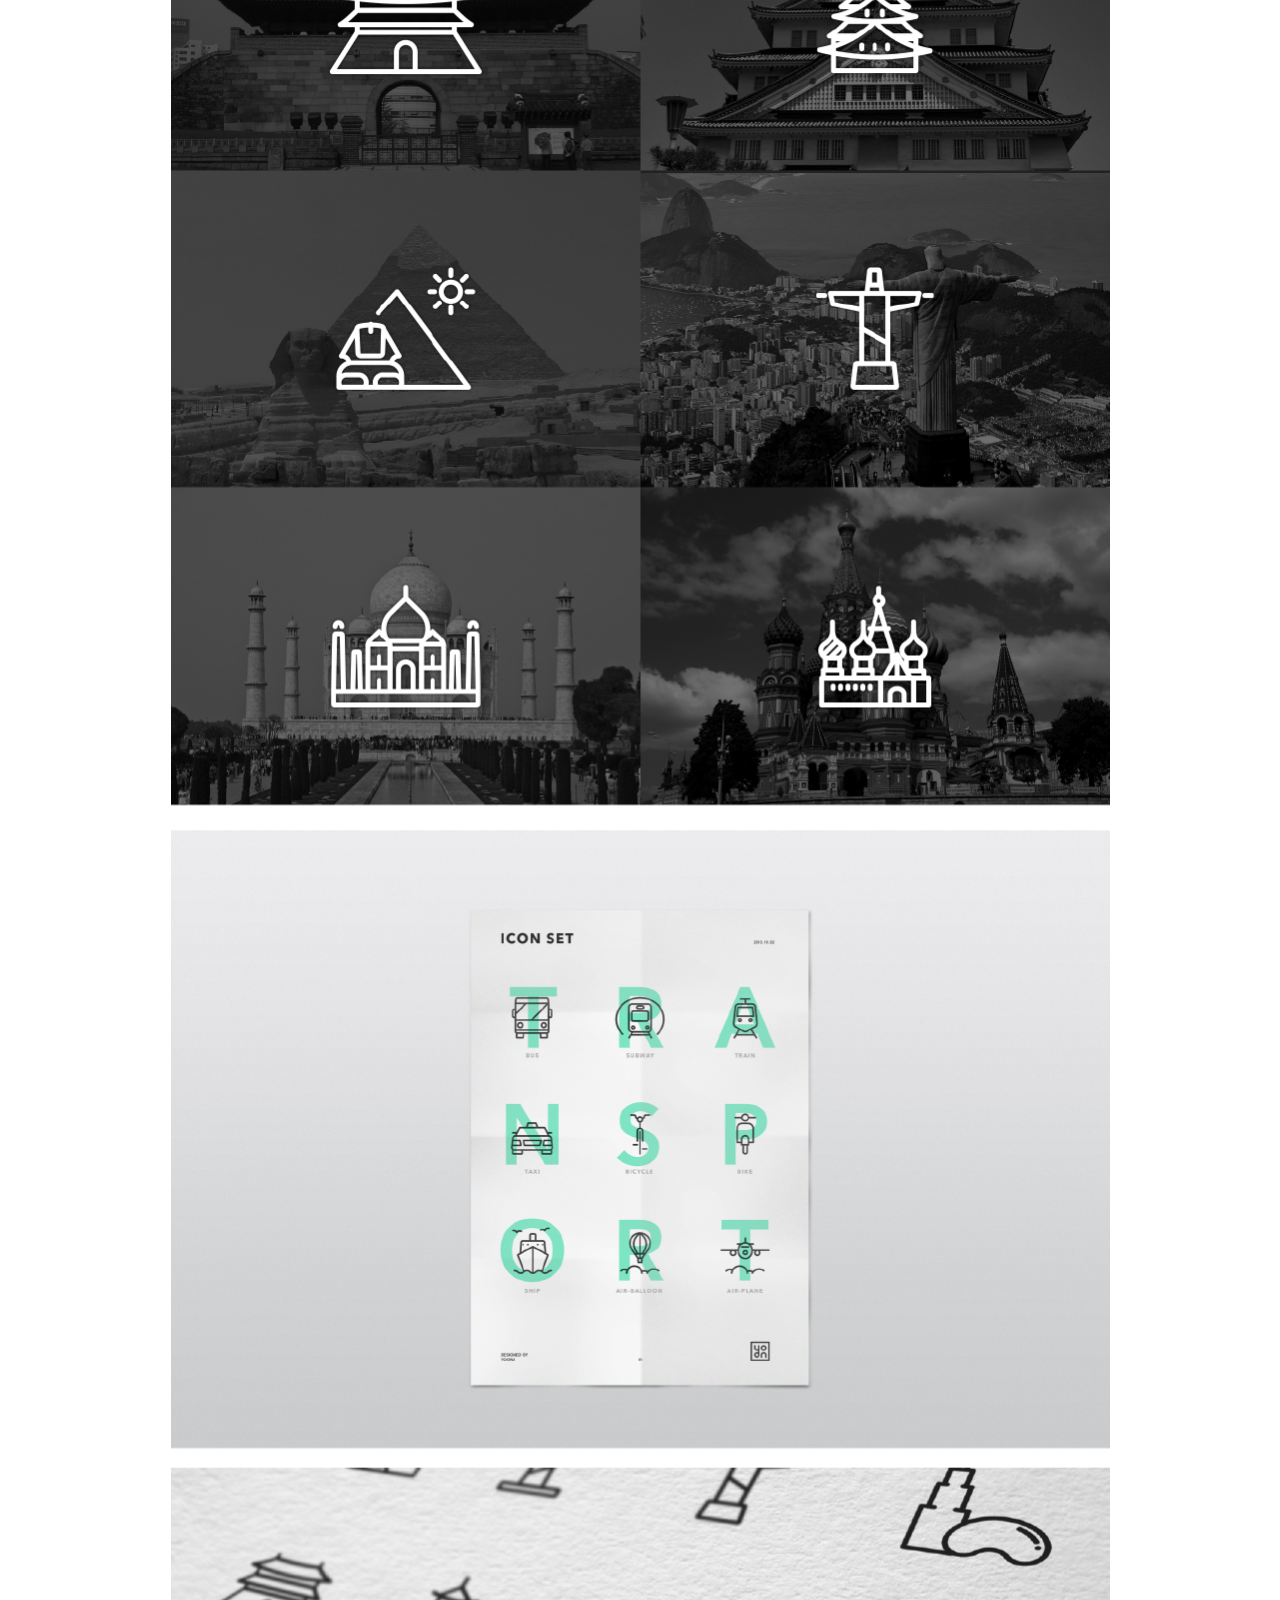
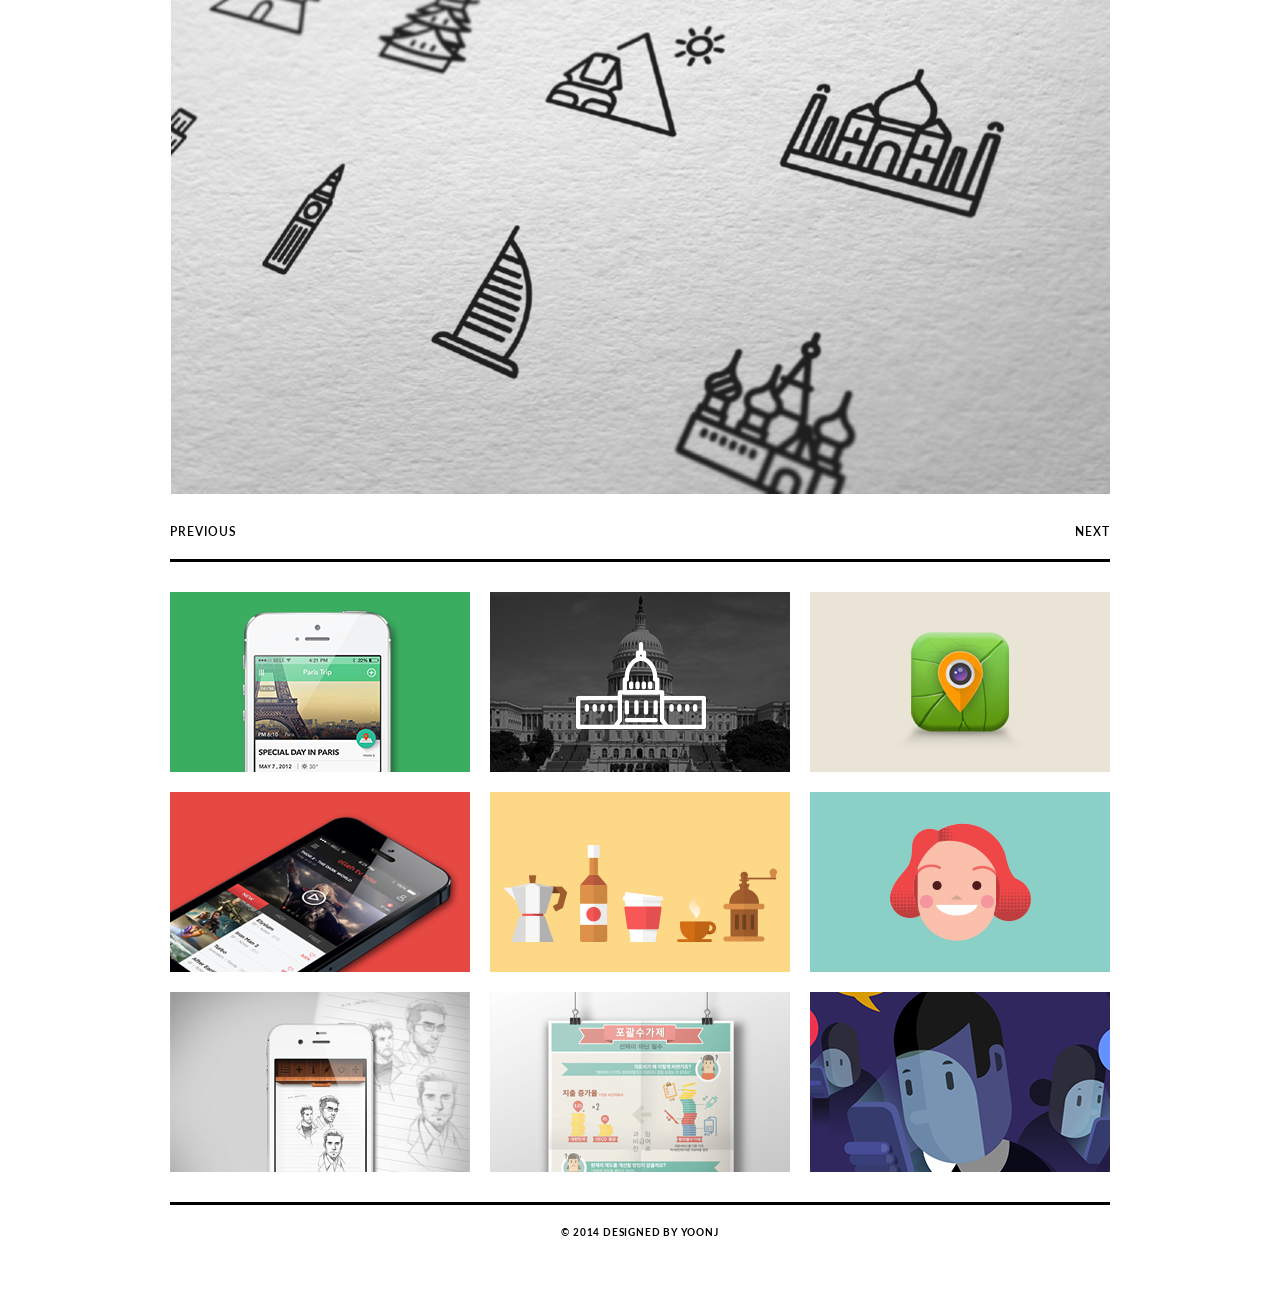
==== commit d57e70bd: "08/27" ====
--- a/tour_icon.html
+++ b/tour_icon.html
@@ -34,7 +34,7 @@
                 <li class="x-align-middle" style="text-align: left">
                     <a href="." class="x-align-block" style="color: darkorange" >Works</a>
                 </li>
-                <li class="x-align-middle">
+                <li class="x-align-middle"style="margin: 0 10px 0 10px">
                     <a href="." class="x-align-block">Profile</a>
                 </li>
                 <li class="x-align-middle" style="text-align: right">
@@ -72,7 +72,7 @@
 
 /*========================= 모바일 스크린 영역 ===================================================================== */
     .description-title {
-    max-width: 320px;
+    max-width: 300px;
     margin: 30px auto 30px auto;
     }
 
@@ -82,8 +82,8 @@
     }
 
     .box{
-        width: 320px;
-        height: 192px;
+        width: 300px;
+        height: 180px;
         float: none;
         margin: 0 auto 20px auto;
         padding: 0px;
@@ -91,8 +91,8 @@
         display: block;
     }
     .box-2{
-        width: 320px;
-        height: 192px;
+        width: 300px;
+        height: 180px;
         float: none;
         padding: 0px;
         margin-bottom: 20px;
@@ -121,7 +121,7 @@
     .x-bottom-menu{
         clear: both;
         border-bottom: 3.5px solid rgba(0, 0, 0, 1);
-        max-width: 320px;
+        max-width: 300px;
         height: 20px;
         margin: 20px auto 10px auto;
         padding-bottom: 15px;
@@ -208,8 +208,8 @@
 
     .caption-style-1 .blur {
         background-color: rgba(0, 0, 0, 0.7);
-        width: 320px;
-        height: 192px;
+        width: 300px;
+        height: 180px;
         z-index: 5;
         position: absolute;
     }
@@ -228,8 +228,8 @@
         position: absolute;
         text-align: center;
         vertical-align: middle;
-        width: 320px;
-        height: 192px;
+        width: 300px;
+        height: 180px;
     }
 
     .caption-style-1 .caption-text:before {
--- a/css/main.css
+++ b/css/main.css
@@ -159,7 +159,7 @@
 }*/
 
 .x-mobile nav ul li{
-    width: 100px;
+    width: 90px;
     height: 100px;
     /*background-color: red;*/
 }
@@ -167,7 +167,7 @@
 
 header.x-major {
     border-bottom: 3.5px solid rgba(0, 0, 0, 1);
-    max-width: 320px;
+    max-width: 300px;
 }
 
 
@@ -181,8 +181,9 @@
 }
 
 .text-clearfix{
-    width: 340px;
-    height: 360px;
+    width: 300px;
+    height: 100%;
+    margin-bottom: 30px;
 }
 
 .text-clearfix .x-title .y-align-middle .y-align-block{
@@ -209,15 +210,15 @@
 .y-align-middle{
     display: inline-block;
     width: 300px;
-    height: 110px;
+    height: 100px;
     /*background-color: red;*/
     vertical-align: middle;
 }
 .z-align-middle{
     display: inline-block;
-    margin: 0 0 0 0;
-    width: 340px;
-    height: 110px;
+    margin: 0 0 30px 0;
+    width: 300px;
+    height: 100%
     /*background-color: red;*/
     vertical-align: middle;
 }
@@ -254,7 +255,7 @@
 }
 
 .footer{
-    max-width: 320px;
+    max-width: 300px;
     margin: 0 auto;
     display: block;
     border-top: 3.5px solid rgba(0, 0, 0, 1);
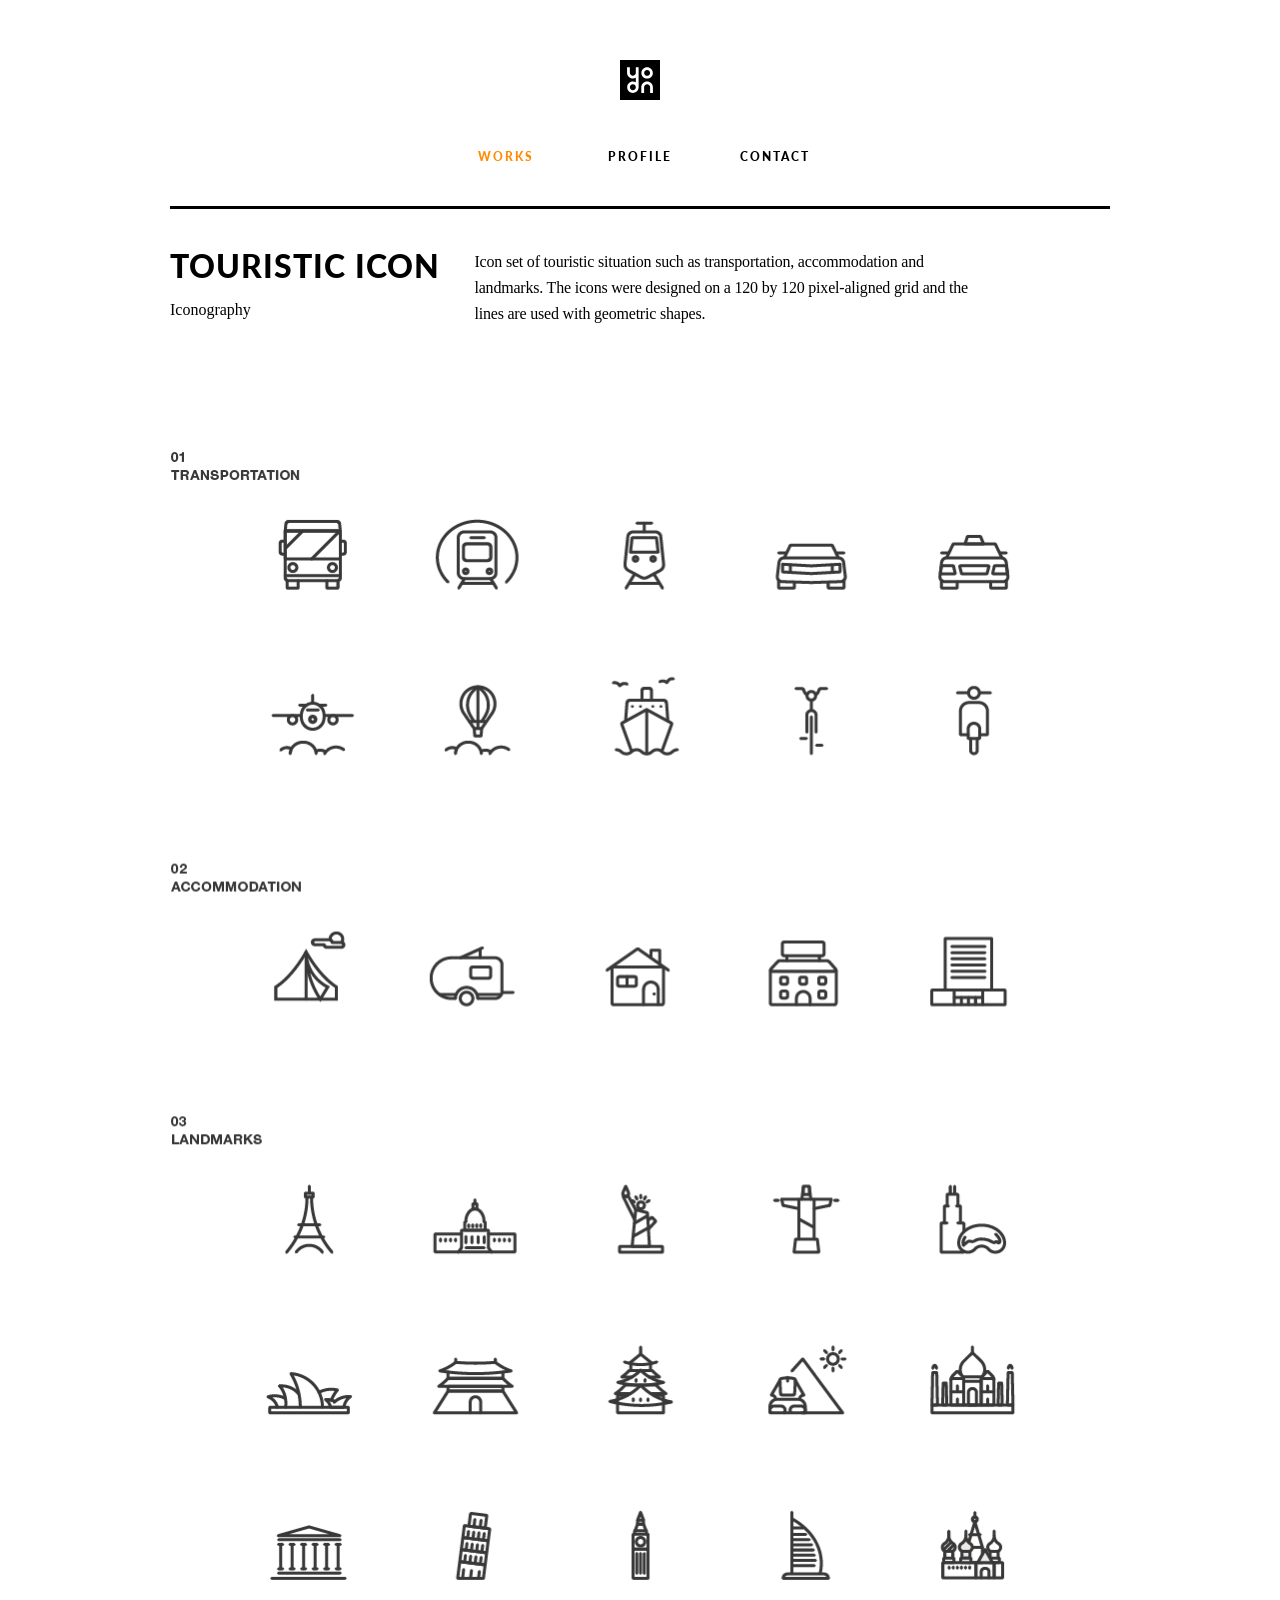
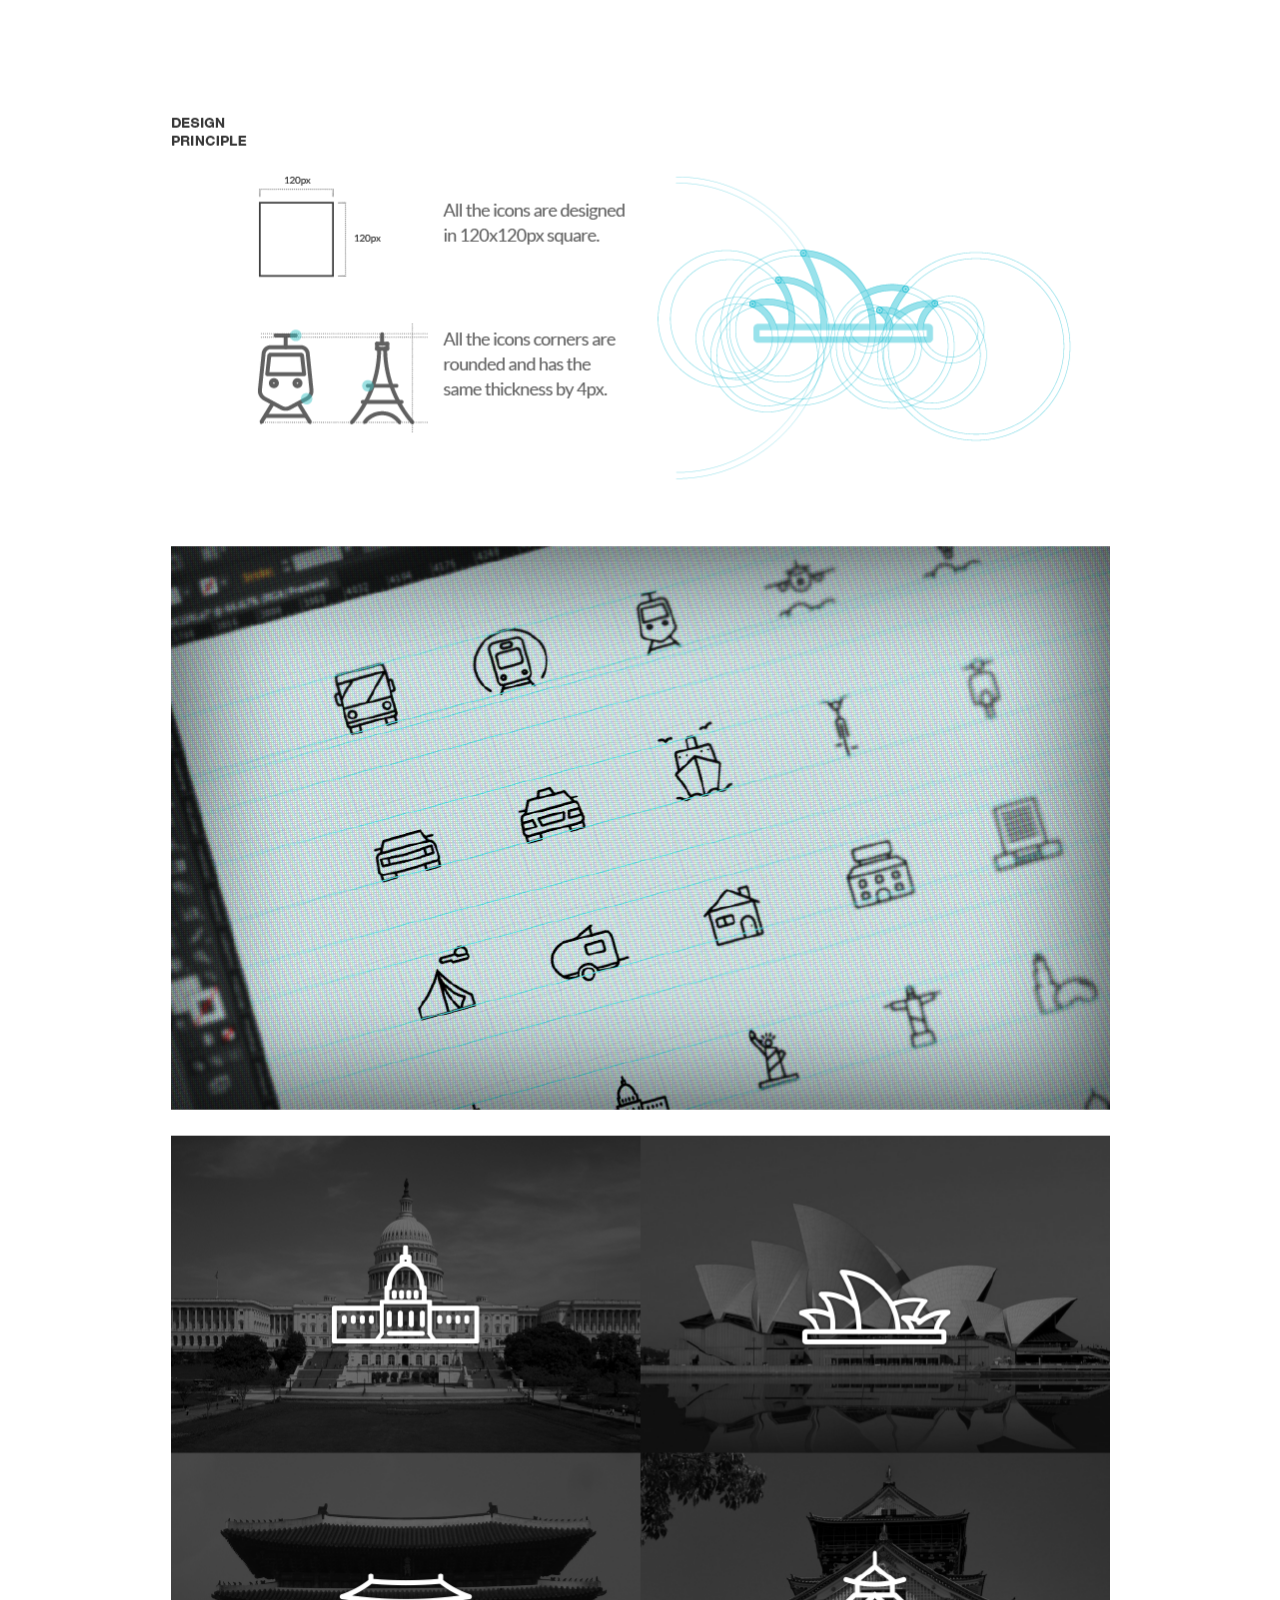
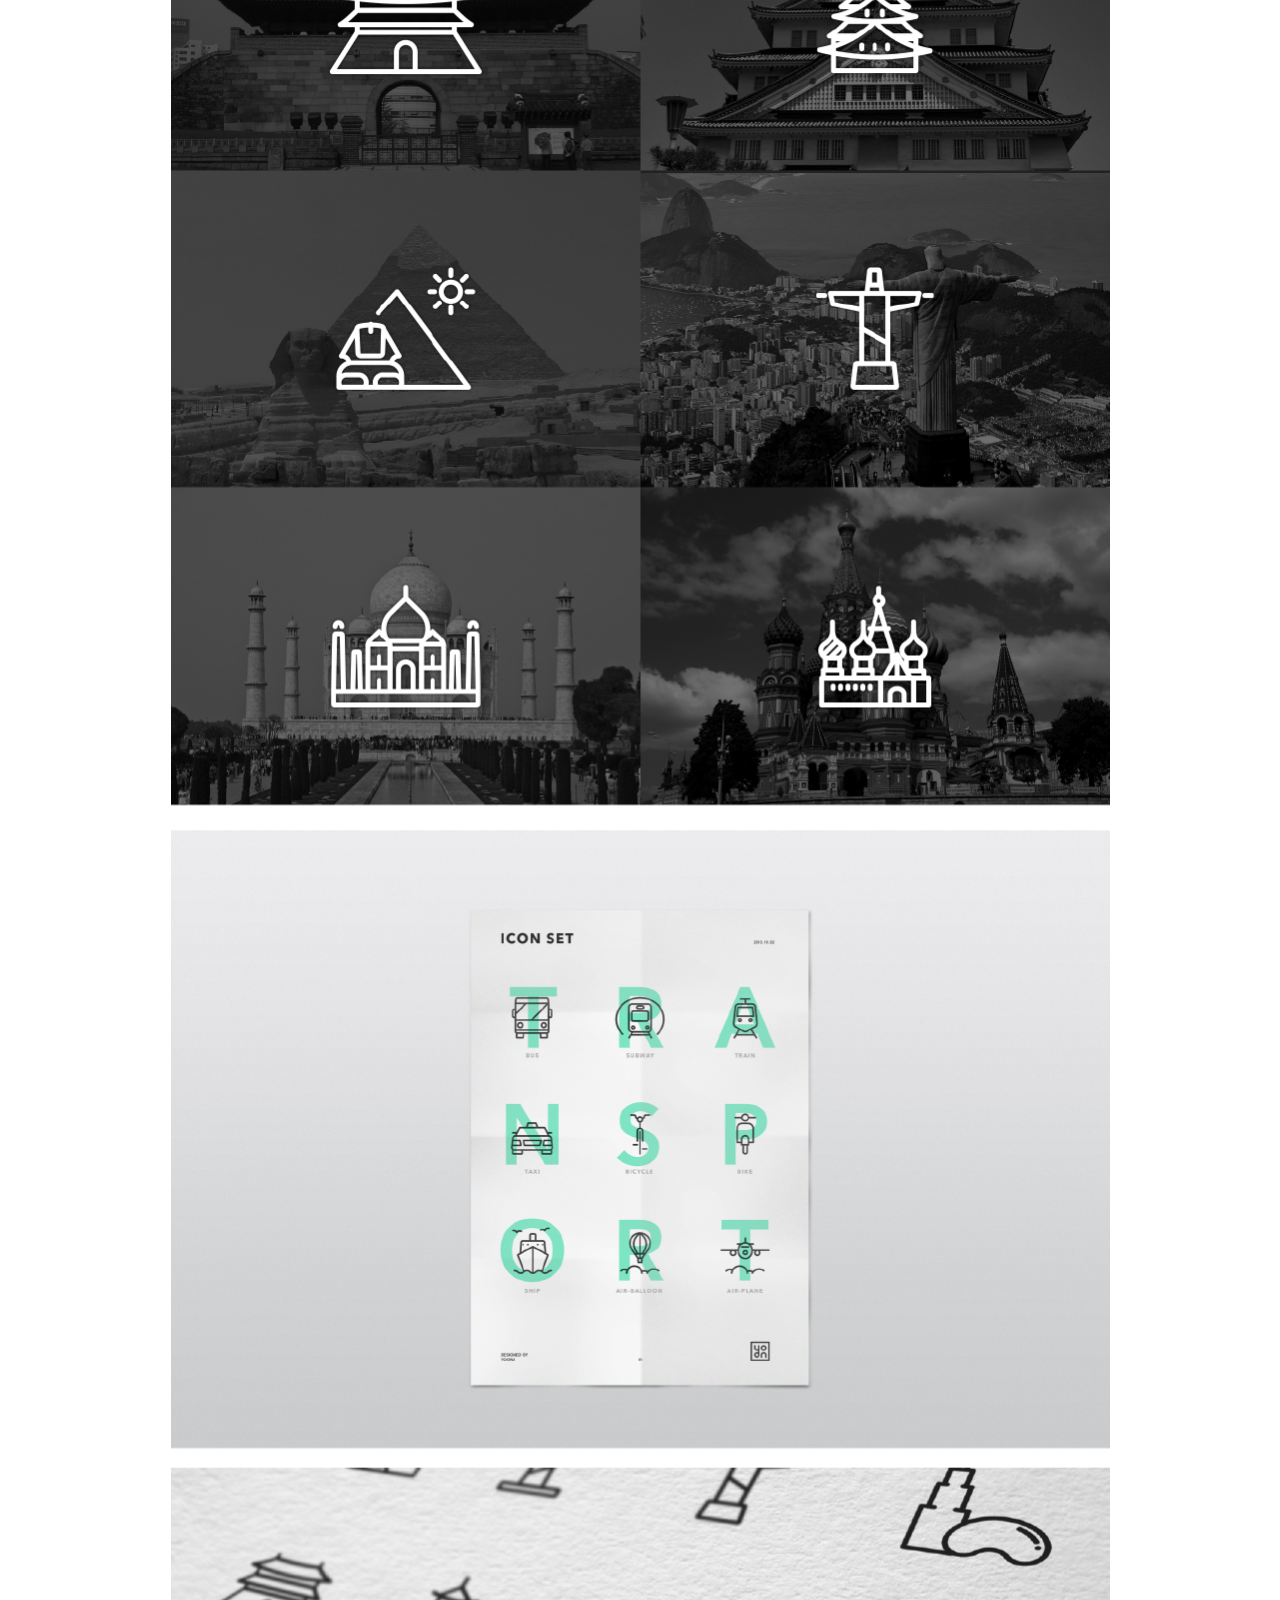
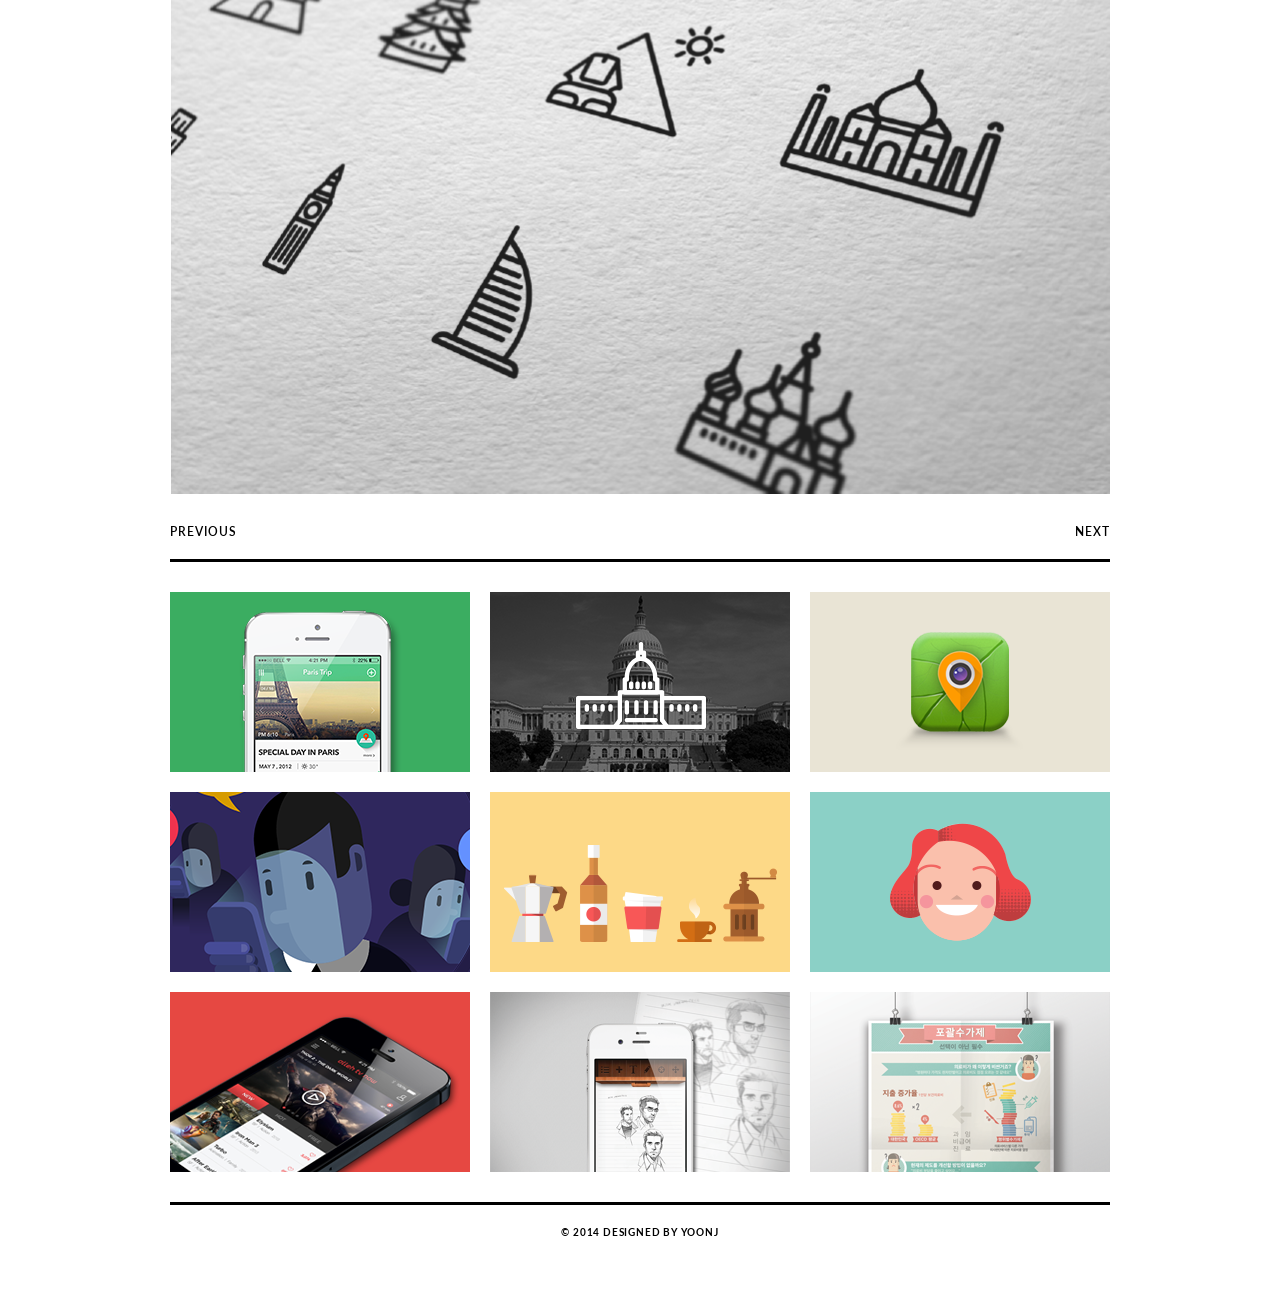
==== commit 33b63f40: "08/28" ====
--- a/tour_icon.html
+++ b/tour_icon.html
@@ -34,7 +34,7 @@
                 <li class="x-align-middle" style="text-align: left">
                     <a href="." class="x-align-block" style="color: darkorange" >Works</a>
                 </li>
-                <li class="x-align-middle"style="margin: 0 10px 0 10px">
+                <li class="x-align-middle" style="margin: 0 -5px 0 -5px">
                     <a href="." class="x-align-block">Profile</a>
                 </li>
                 <li class="x-align-middle" style="text-align: right">
@@ -77,7 +77,7 @@
     }
 
     .container{
-        max-width: 320px;
+        max-width: 300px;
         margin: 30px auto 10px auto;
     }
 
@@ -485,9 +485,9 @@
 
         .z-align-middle{
             display: inline-block;
-            margin: 8px 0 0 0;
+            margin: 10px 0 0 0;
             width: 520px;
-            height: 110px;
+            height: 100px;
             /*background-color: red;*/
             vertical-align: middle;
         }
@@ -748,7 +748,7 @@
                 <a class="x-left" href="work.html">previous</a>
             </li>
             <li class="x-align-middle-right">
-                <a class="x-right" href=".">next</a>
+                <a class="x-right" href="ecotour.html">next</a>
             </li>
         </ul>
     </nav>
@@ -757,10 +757,9 @@
 <div class="container clearfix">
     <ul class="caption-style-1">
         <li>
-            <a class="box with-img" href="css/ato.png">
+            <a class="box with-img" href="work.html">
                 <img src="css/ato.png" width="100%" height="100%"/>
             </a>
-
             <a class="caption" href="work.html">
                 <div class="blur"></div>
                 <div class="caption-text">
@@ -769,9 +768,10 @@
             </a>
         </li>
         <li>
-            <a class="box with-img" href="css/tour_icon.png">
+            <a class="box with-img" href="tour_icon.html">
                 <img src="css/tour_icon.png" width="100%" height="100%"/>
             </a>
+
             <a class="caption" href="tour_icon.html">
                 <div class="blur"></div>
                 <div class="caption-text">
@@ -783,10 +783,42 @@
             <a class="box-2 with-img" href="css/ecotour.png">
                 <img src="css/ecotour.png" width="100%" height="100%"/>
             </a>
-            <a class="caption" href=".">
+            <a class="caption" href="tour_icon.html">
                 <div class="blur"></div>
                 <div class="caption-text">
-                    <h1>ECOTOUR app</h1>
+                    <h1>Ecotour App</h1>
+                </div>
+            </a>
+        </li>
+        <a class="box with-img" href="css/no_smart.png">
+            <img src="css/no_smart.png" width="100%" height="100%"/>
+        </a>
+        <a class="caption" href="no_smart.html">
+            <div class="blur"></div>
+            <div class="caption-text">
+                <h1>Ain't no smart</h1>
+            </div>
+        </a>
+        </li>
+        <li>
+            <a class="box with-img" href="css/twomen_cafe.png">
+                <img src="css/twomen_cafe.png" width="100%" height="100%"/>
+            </a>
+            <a class="caption" href="twomen.html">
+                <div class="blur"></div>
+                <div class="caption-text">
+                    <h1>Twomen's cafe graphic</h1>
+                </div>
+            </a>
+        </li>
+        <li>
+            <a class="box-2 with-img" href="css/birthday_card.png">
+                <img src="css/birthday_card.png" width="100%" height="100%"/>
+            </a>
+            <a class="caption" href="birthday_card.html">
+                <div class="blur"></div>
+                <div class="caption-text">
+                    <h1>Birthday card</h1>
                 </div>
             </a>
         </li>
@@ -802,28 +834,6 @@
             </a>
         </li>
         <li>
-            <a class="box with-img" href="css/twomen_cafe.png">
-                <img src="css/twomen_cafe.png" width="100%" height="100%"/>
-            </a>
-            <a class="caption" href=".">
-                <div class="blur"></div>
-                <div class="caption-text">
-                    <h1>Twomen's cafe graphic</h1>
-                </div>
-            </a>
-        </li>
-        <li>
-            <a class="box-2 with-img" href="css/birthday_card.png">
-                <img src="css/birthday_card.png" width="100%" height="100%"/>
-            </a>
-            <a class="caption" href="">
-                <div class="blur"></div>
-                <div class="caption-text">
-                    <h1>Birthday card</h1>
-                </div>
-            </a>
-        </li>
-        <li>
             <a class="box with-img" href="css/lolnote.png">
                 <img src="css/lolnote.png" width="100%" height="100%"/>
             </a>
@@ -835,24 +845,13 @@
             </a>
         </li>
         <li>
-            <a class="box with-img" href="css/info.png">
+            <a class="box-2 with-img" href="css/info.png">
                 <img src="css/info.png" width="100%" height="100%"/>
             </a>
             <a class="caption" href=".">
                 <div class="blur"></div>
                 <div class="caption-text">
                     <h1>medical infographic</h1>
-                </div>
-            </a>
-        </li>
-        <li>
-            <a class="box-2 with-img" href="css/no_smart.png">
-                <img src="css/no_smart.png" width="100%" height="100%"/>
-            </a>
-            <a class="caption" href=".">
-                <div class="blur"></div>
-                <div class="caption-text">
-                    <h1>Ain't no smart</h1>
                 </div>
             </a>
         </li>
